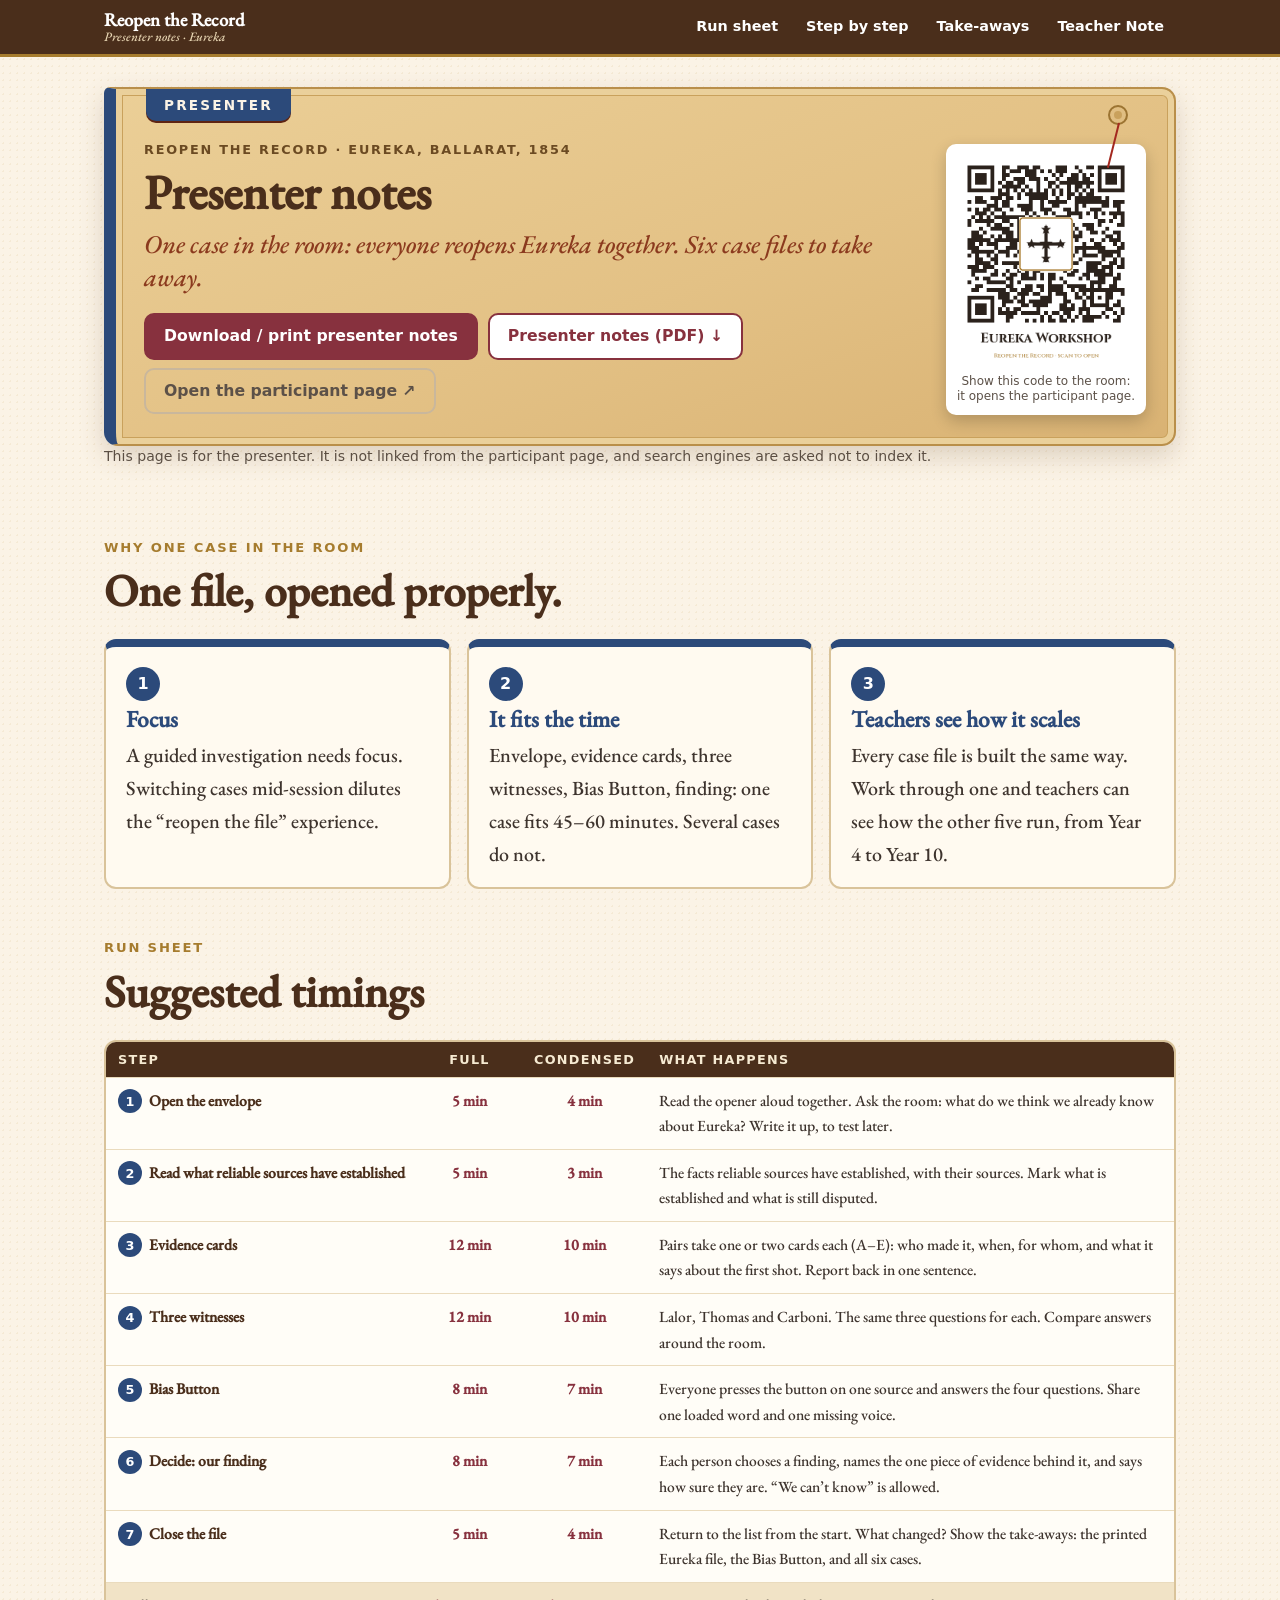
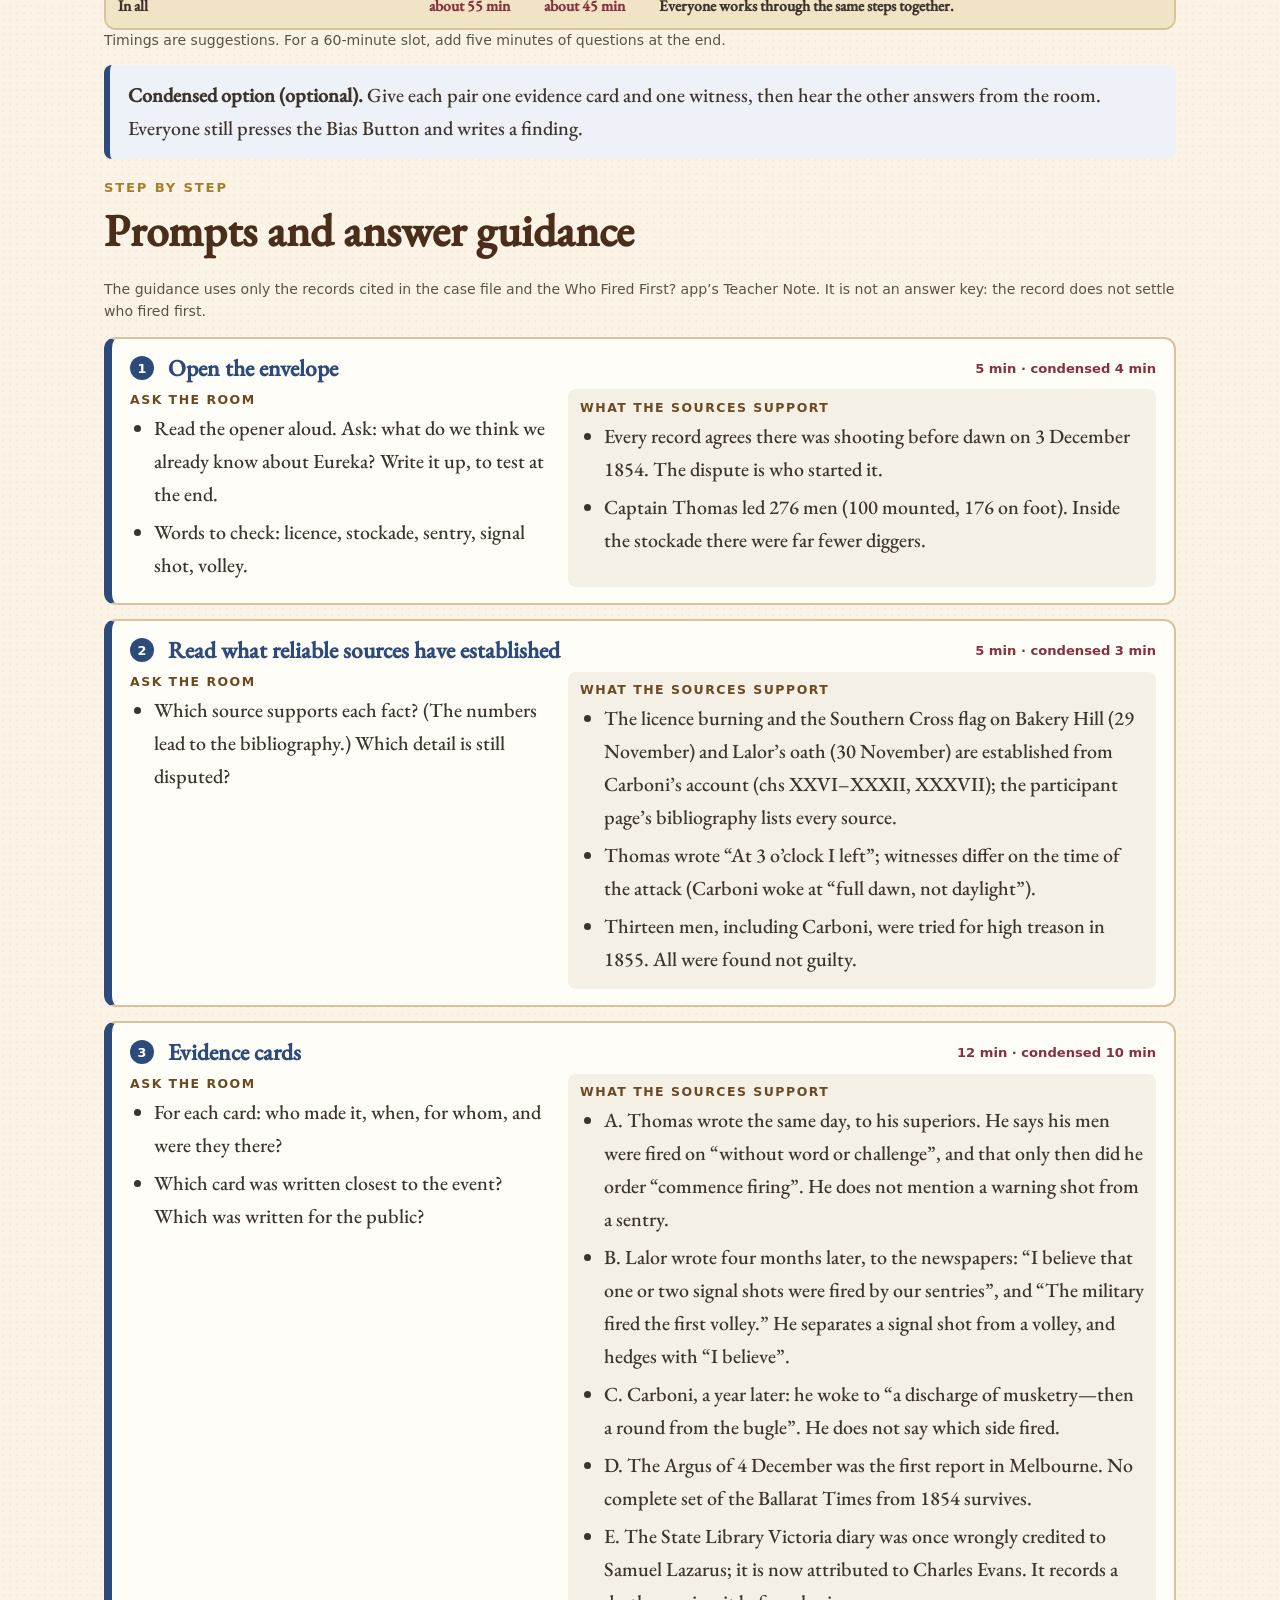
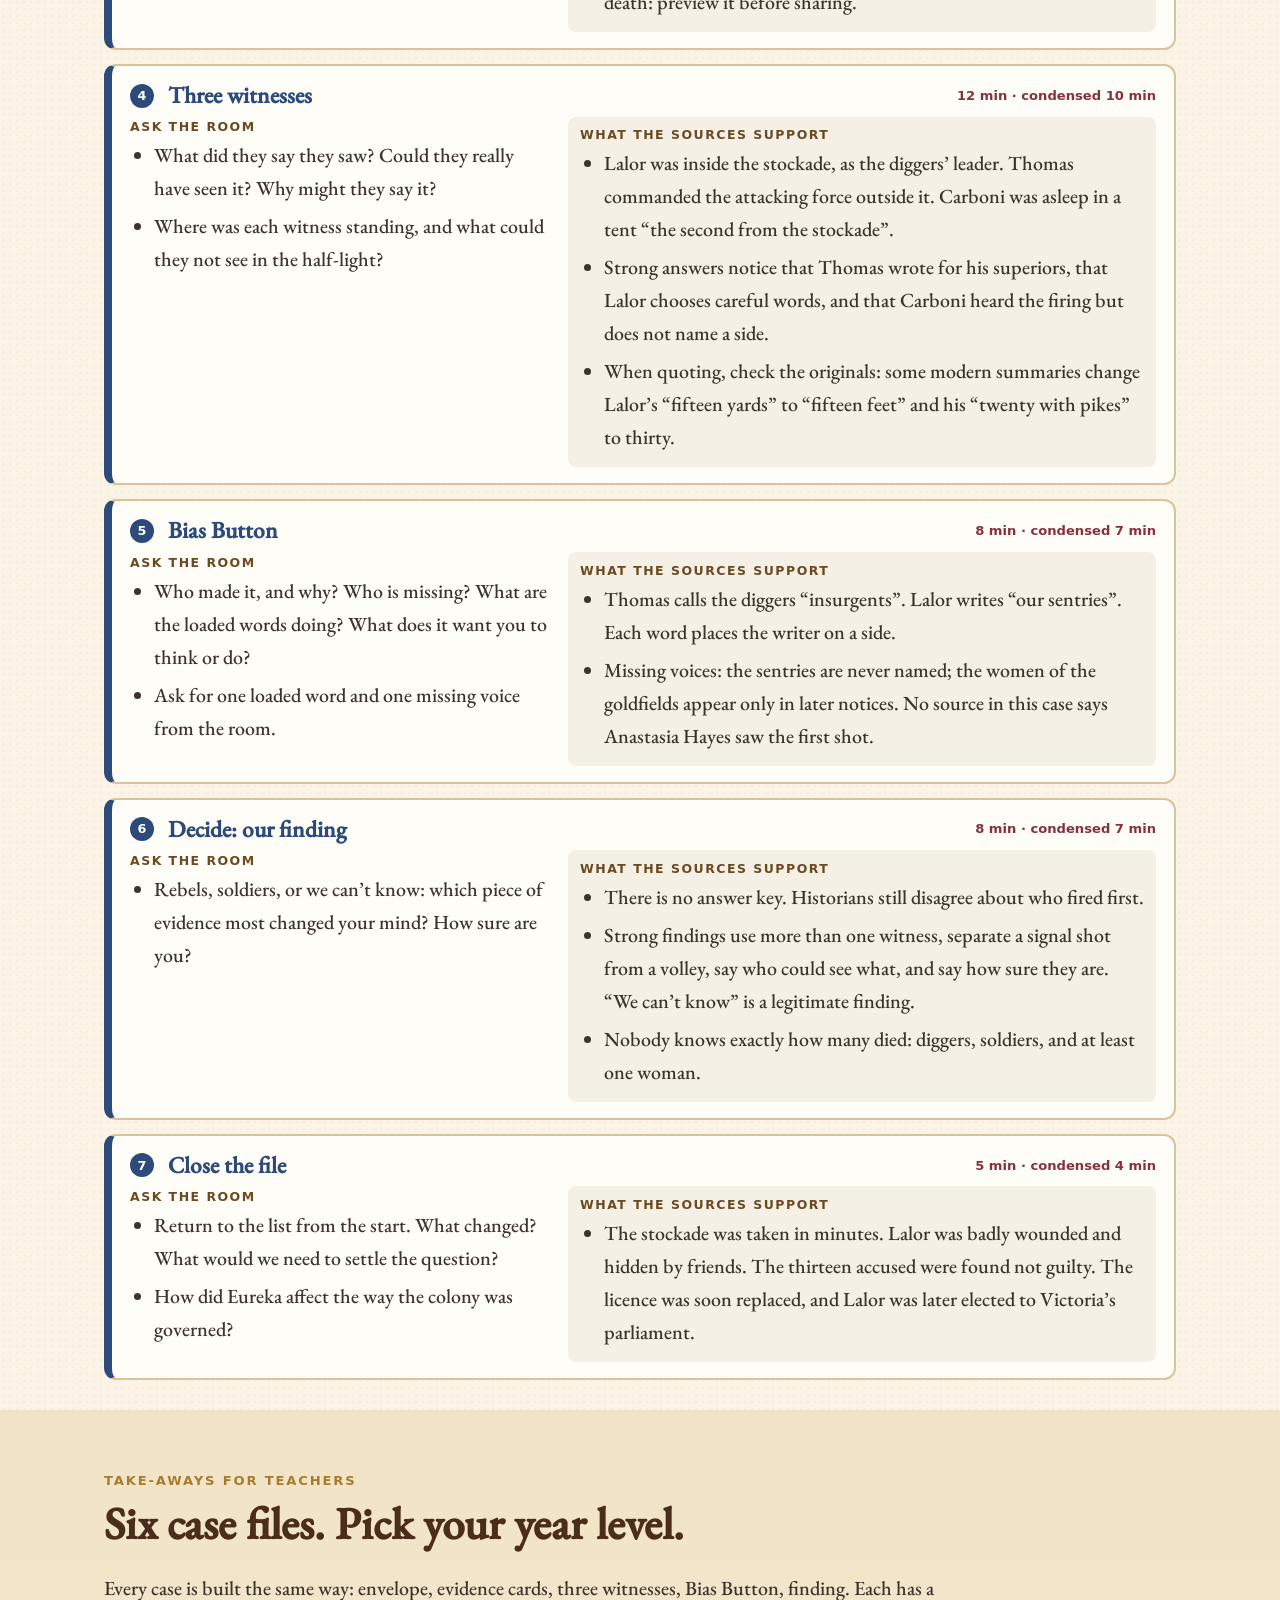
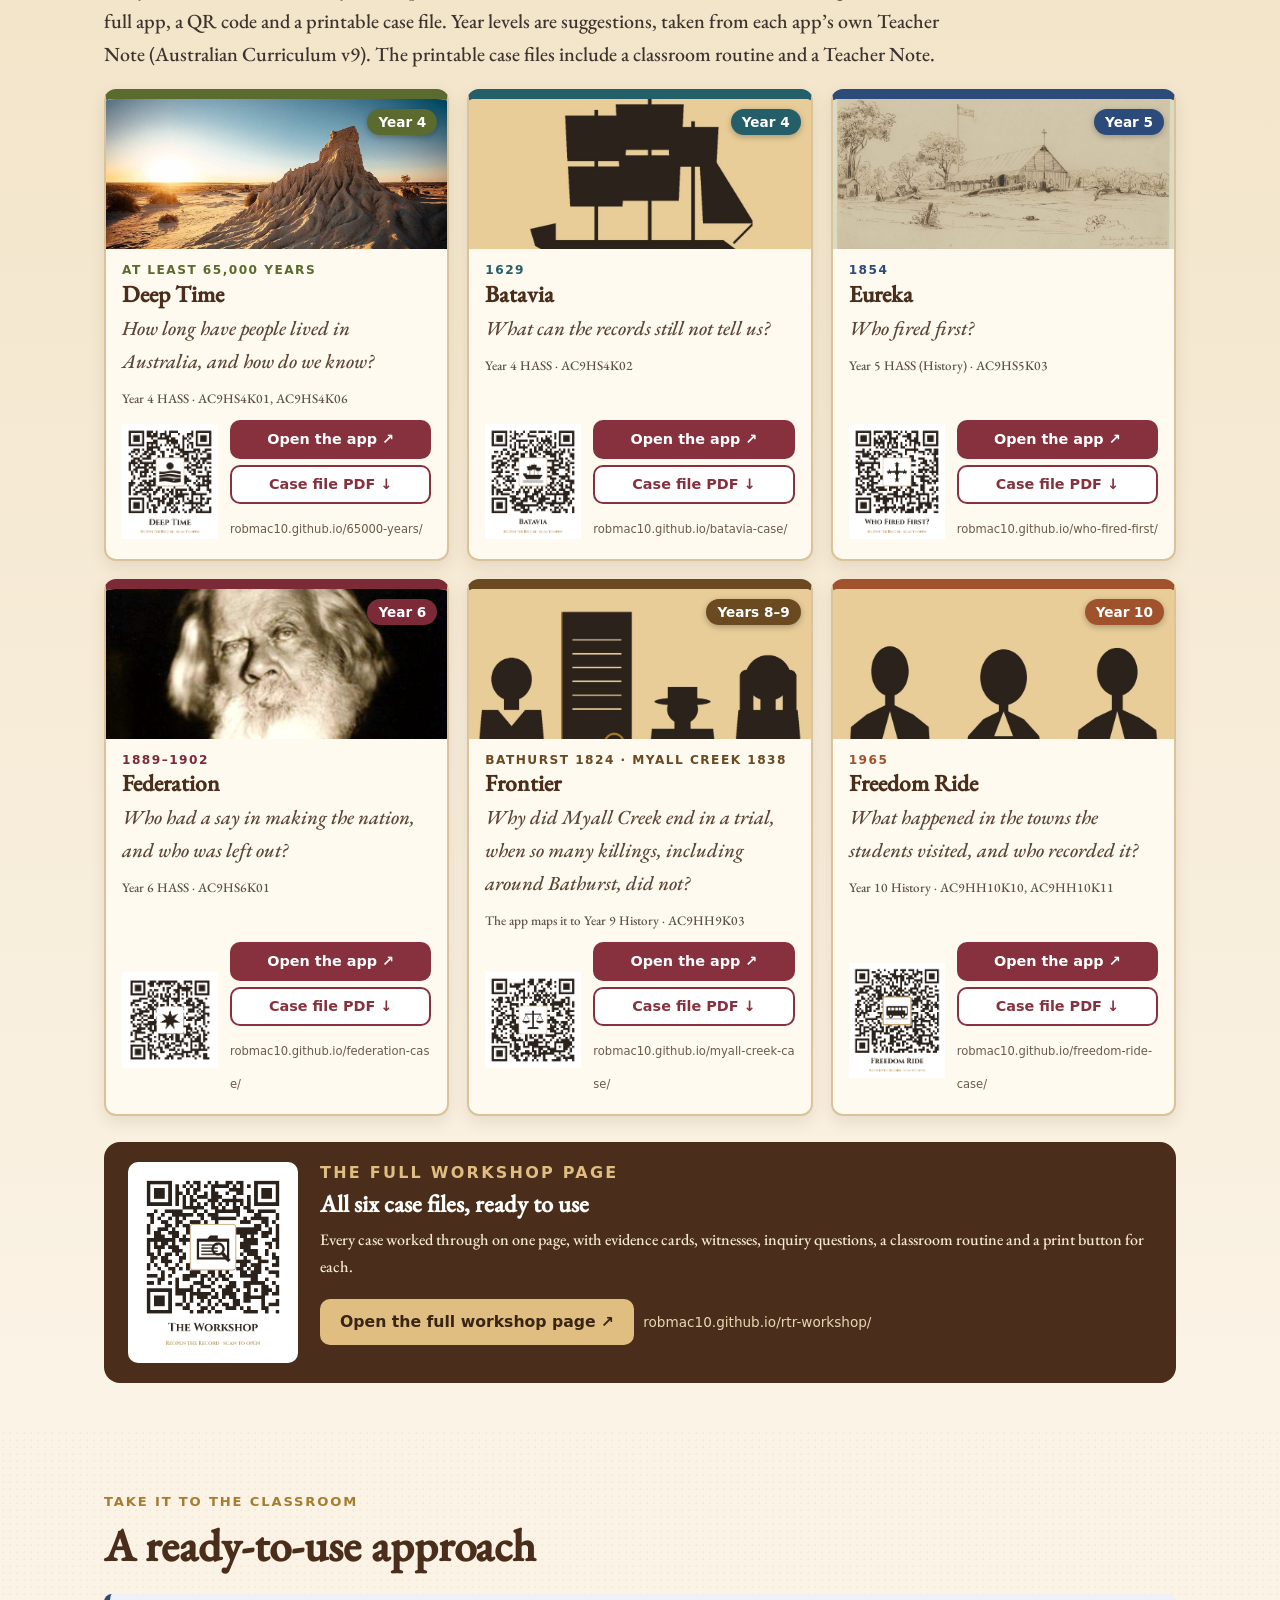
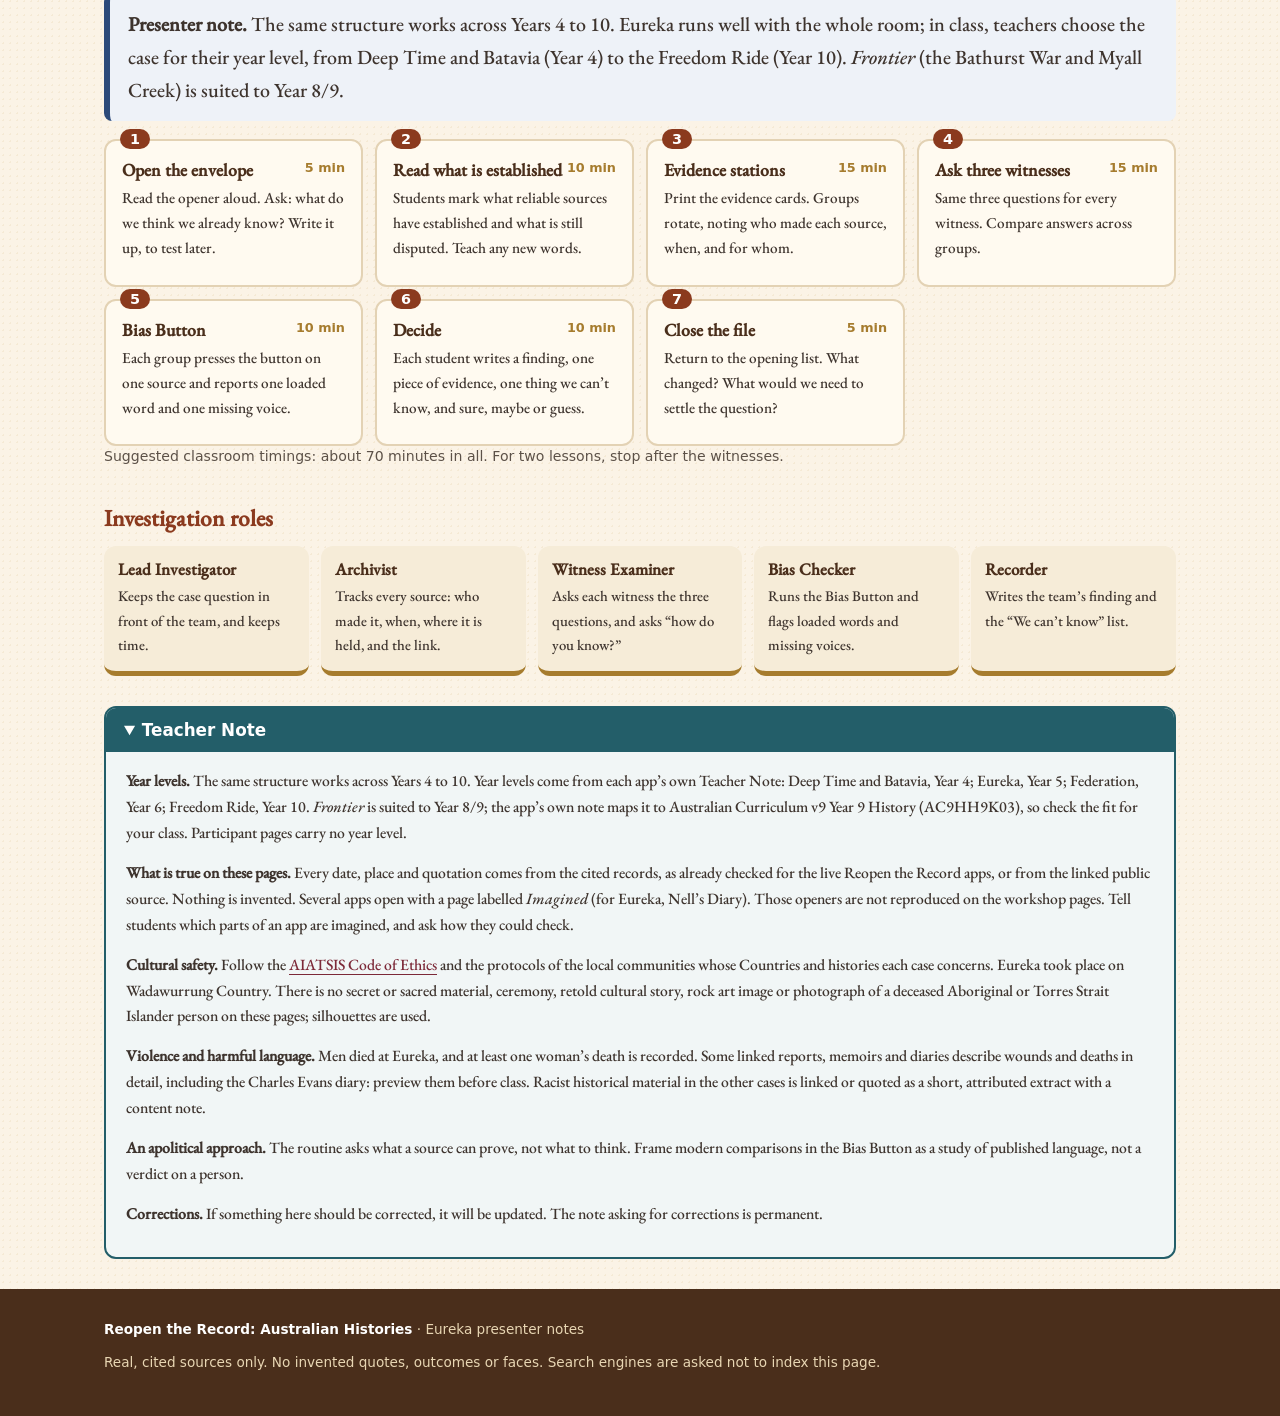
==== presenter/index.html @ 4f5a7286 "Remove How it works; move Explore more to the bottom as an Explore all six cases card; closing card " ====
<!doctype html>
<html lang="en-AU">
<head>
<meta charset="utf-8">
<meta name="viewport" content="width=device-width, initial-scale=1">
<meta name="robots" content="noindex, nofollow">
<meta name="googlebot" content="noindex, nofollow">
<title>Presenter notes · Reopen the Record · Eureka</title>
<script>document.documentElement.classList.add("js")</script>
<link rel="icon" href="../assets/favicon.svg" type="image/svg+xml">
<link rel="stylesheet" href="../assets/image-fit.css?v=20261123e7">
<link rel="stylesheet" href="../assets/style.css?v=20261123e7">
<link rel="stylesheet" href="../assets/eureka.css?v=20261123e7">
</head>
<body class="presenter-page">
<a class="skip" href="#main">Skip to the notes</a>
<header class="topbar">
 <div class="topbar-in">
  <a class="brand" href="#top">Reopen the Record<small>Presenter notes · Eureka</small></a>
  <nav aria-label="Presenter sections"><a href="#run">Run sheet</a><a href="#guide">Step by step</a><a href="#takeaways">Take-aways</a><a href="#teacher">Teacher Note</a></nav>
 </div>
</header>
<main id="main">
<section class="p-head wrap" id="top" aria-labelledby="h-p">
 <div class="folder" style="--case:#2c4a7a">
  <span class="folder-tab">Presenter</span><span class="string" aria-hidden="true"></span>
  <div class="folder-grid">
   <div>
    <p class="env-eyebrow">Reopen the Record · Eureka, Ballarat, 1854</p>
    <h1 id="h-p">Presenter notes</h1>
    <p class="key-q">One case in the room: everyone reopens Eureka together. Six case files to take away.</p>
    <div class="case-actions">
     <button type="button" class="btn btn-primary" id="print-presenter">Download / print presenter notes</button>
     <a class="btn" href="../assets/pdf/presenter-notes-eureka.pdf" download>Presenter notes (PDF) ↓</a>
     <a class="btn btn-quiet" href="../" target="_blank" rel="noopener">Open the participant page ↗</a>
    </div>
   </div>
   <figure class="qr p-qr"><button type="button" class="zoom-btn" aria-label="Enlarge QR code"><img src="../assets/qr/workshop-eureka-qr.png" alt="QR code that opens the participant page"></button><figcaption>Show this code to the room: it opens the participant page.</figcaption></figure>
  </div>
 </div>
 <p class="note">This page is for the presenter. It is not linked from the participant page, and search engines are asked not to index it.</p>
</section>

<section class="why wrap" aria-labelledby="h-why">
 <p class="eyebrow">Why one case in the room</p>
 <h2 id="h-why">One file, opened properly.</h2>
 <div class="why-grid">
  <article class="why-card"><span class="why-n">1</span><h3>Focus</h3><p>A guided investigation needs focus. Switching cases mid-session dilutes the “reopen the file” experience.</p></article>
  <article class="why-card"><span class="why-n">2</span><h3>It fits the time</h3><p>Envelope, evidence cards, three witnesses, Bias Button, finding: one case fits 45–60 minutes. Several cases do not.</p></article>
  <article class="why-card"><span class="why-n">3</span><h3>Teachers see how it scales</h3><p>Every case file is built the same way. Work through one and teachers can see how the other five run, from Year 4 to Year 10.</p></article>
 </div>
</section>

<section class="session wrap" id="run" aria-labelledby="h-run">
 <p class="eyebrow">Run sheet</p>
 <h2 id="h-run">Suggested timings</h2>
 <div class="run-wrap"><table class="run">
  <thead><tr><th scope="col">Step</th><th scope="col" class="t">Full</th><th scope="col" class="t">Condensed</th><th scope="col">What happens</th></tr></thead>
  <tbody><tr><th scope="row"><span class="rs-n">1</span> Open the envelope</th><td class="t">5 min</td><td class="t">4 min</td><td>Read the opener aloud together. Ask the room: what do we think we already know about Eureka? Write it up, to test later.</td></tr><tr><th scope="row"><span class="rs-n">2</span> Read what reliable sources have established</th><td class="t">5 min</td><td class="t">3 min</td><td>The facts reliable sources have established, with their sources. Mark what is established and what is still disputed.</td></tr><tr><th scope="row"><span class="rs-n">3</span> Evidence cards</th><td class="t">12 min</td><td class="t">10 min</td><td>Pairs take one or two cards each (A–E): who made it, when, for whom, and what it says about the first shot. Report back in one sentence.</td></tr><tr><th scope="row"><span class="rs-n">4</span> Three witnesses</th><td class="t">12 min</td><td class="t">10 min</td><td>Lalor, Thomas and Carboni. The same three questions for each. Compare answers around the room.</td></tr><tr><th scope="row"><span class="rs-n">5</span> Bias Button</th><td class="t">8 min</td><td class="t">7 min</td><td>Everyone presses the button on one source and answers the four questions. Share one loaded word and one missing voice.</td></tr><tr><th scope="row"><span class="rs-n">6</span> Decide: our finding</th><td class="t">8 min</td><td class="t">7 min</td><td>Each person chooses a finding, names the one piece of evidence behind it, and says how sure they are. “We can’t know” is allowed.</td></tr><tr><th scope="row"><span class="rs-n">7</span> Close the file</th><td class="t">5 min</td><td class="t">4 min</td><td>Return to the list from the start. What changed? Show the take-aways: the printed Eureka file, the Bias Button, and all six cases.</td></tr></tbody>
  <tfoot><tr><th scope="row">In all</th><td class="t">about 55 min</td><td class="t">about 45 min</td><td>Everyone works through the same steps together.</td></tr></tfoot>
 </table></div>
 <p class="note">Timings are suggestions. For a 60-minute slot, add five minutes of questions at the end.</p>
 <div class="presenter"><strong>Condensed option (optional).</strong> Give each pair one evidence card and one witness, then hear the other answers from the room. Everyone still presses the Bias Button and writes a finding.</div>
</section>

<section class="guide wrap" id="guide" aria-labelledby="h-guide">
 <p class="eyebrow">Step by step</p>
 <h2 id="h-guide">Prompts and answer guidance</h2>
 <p class="note">The guidance uses only the records cited in the case file and the Who Fired First? app’s Teacher Note. It is not an answer key: the record does not settle who fired first.</p>
 <div class="g-list"><article class="g-step"><div class="g-head"><span class="rs-n">1</span><h3>Open the envelope</h3><span class="g-time">5 min · condensed 4 min</span></div>
 <div class="g-cols"><div class="g-ask"><h4>Ask the room</h4><ul><li>Read the opener aloud. Ask: what do we think we already know about Eureka? Write it up, to test at the end.</li><li>Words to check: licence, stockade, sentry, signal shot, volley.</li></ul></div>
 <div class="g-ans"><h4>What the sources support</h4><ul><li>Every record agrees there was shooting before dawn on 3 December 1854. The dispute is who started it.</li><li>Captain Thomas led 276 men (100 mounted, 176 on foot). Inside the stockade there were far fewer diggers.</li></ul></div></div></article><article class="g-step"><div class="g-head"><span class="rs-n">2</span><h3>Read what reliable sources have established</h3><span class="g-time">5 min · condensed 3 min</span></div>
 <div class="g-cols"><div class="g-ask"><h4>Ask the room</h4><ul><li>Which source supports each fact? (The numbers lead to the bibliography.) Which detail is still disputed?</li></ul></div>
 <div class="g-ans"><h4>What the sources support</h4><ul><li>The licence burning and the Southern Cross flag on Bakery Hill (29 November) and Lalor’s oath (30 November) are established from Carboni’s account (chs XXVI–XXXII, XXXVII); the participant page’s bibliography lists every source.</li><li>Thomas wrote “At 3 o’clock I left”; witnesses differ on the time of the attack (Carboni woke at “full dawn, not daylight”).</li><li>Thirteen men, including Carboni, were tried for high treason in 1855. All were found not guilty.</li></ul></div></div></article><article class="g-step"><div class="g-head"><span class="rs-n">3</span><h3>Evidence cards</h3><span class="g-time">12 min · condensed 10 min</span></div>
 <div class="g-cols"><div class="g-ask"><h4>Ask the room</h4><ul><li>For each card: who made it, when, for whom, and were they there?</li><li>Which card was written closest to the event? Which was written for the public?</li></ul></div>
 <div class="g-ans"><h4>What the sources support</h4><ul><li>A. Thomas wrote the same day, to his superiors. He says his men were fired on “without word or challenge”, and that only then did he order “commence firing”. He does not mention a warning shot from a sentry.</li><li>B. Lalor wrote four months later, to the newspapers: “I believe that one or two signal shots were fired by our sentries”, and “The military fired the first volley.” He separates a signal shot from a volley, and hedges with “I believe”.</li><li>C. Carboni, a year later: he woke to “a discharge of musketry—then a round from the bugle”. He does not say which side fired.</li><li>D. The Argus of 4 December was the first report in Melbourne. No complete set of the Ballarat Times from 1854 survives.</li><li>E. The State Library Victoria diary was once wrongly credited to Samuel Lazarus; it is now attributed to Charles Evans. It records a death: preview it before sharing.</li></ul></div></div></article><article class="g-step"><div class="g-head"><span class="rs-n">4</span><h3>Three witnesses</h3><span class="g-time">12 min · condensed 10 min</span></div>
 <div class="g-cols"><div class="g-ask"><h4>Ask the room</h4><ul><li>What did they say they saw? Could they really have seen it? Why might they say it?</li><li>Where was each witness standing, and what could they not see in the half-light?</li></ul></div>
 <div class="g-ans"><h4>What the sources support</h4><ul><li>Lalor was inside the stockade, as the diggers’ leader. Thomas commanded the attacking force outside it. Carboni was asleep in a tent “the second from the stockade”.</li><li>Strong answers notice that Thomas wrote for his superiors, that Lalor chooses careful words, and that Carboni heard the firing but does not name a side.</li><li>When quoting, check the originals: some modern summaries change Lalor’s “fifteen yards” to “fifteen feet” and his “twenty with pikes” to thirty.</li></ul></div></div></article><article class="g-step"><div class="g-head"><span class="rs-n">5</span><h3>Bias Button</h3><span class="g-time">8 min · condensed 7 min</span></div>
 <div class="g-cols"><div class="g-ask"><h4>Ask the room</h4><ul><li>Who made it, and why? Who is missing? What are the loaded words doing? What does it want you to think or do?</li><li>Ask for one loaded word and one missing voice from the room.</li></ul></div>
 <div class="g-ans"><h4>What the sources support</h4><ul><li>Thomas calls the diggers “insurgents”. Lalor writes “our sentries”. Each word places the writer on a side.</li><li>Missing voices: the sentries are never named; the women of the goldfields appear only in later notices. No source in this case says Anastasia Hayes saw the first shot.</li></ul></div></div></article><article class="g-step"><div class="g-head"><span class="rs-n">6</span><h3>Decide: our finding</h3><span class="g-time">8 min · condensed 7 min</span></div>
 <div class="g-cols"><div class="g-ask"><h4>Ask the room</h4><ul><li>Rebels, soldiers, or we can’t know: which piece of evidence most changed your mind? How sure are you?</li></ul></div>
 <div class="g-ans"><h4>What the sources support</h4><ul><li>There is no answer key. Historians still disagree about who fired first.</li><li>Strong findings use more than one witness, separate a signal shot from a volley, say who could see what, and say how sure they are. “We can’t know” is a legitimate finding.</li><li>Nobody knows exactly how many died: diggers, soldiers, and at least one woman.</li></ul></div></div></article><article class="g-step"><div class="g-head"><span class="rs-n">7</span><h3>Close the file</h3><span class="g-time">5 min · condensed 4 min</span></div>
 <div class="g-cols"><div class="g-ask"><h4>Ask the room</h4><ul><li>Return to the list from the start. What changed? What would we need to settle the question?</li><li>How did Eureka affect the way the colony was governed?</li></ul></div>
 <div class="g-ans"><h4>What the sources support</h4><ul><li>The stockade was taken in minutes. Lalor was badly wounded and hidden by friends. The thirteen accused were found not guilty. The licence was soon replaced, and Lalor was later elected to Victoria’s parliament.</li></ul></div></div></article></div>
</section>

<section class="kits-sec" id="takeaways" aria-labelledby="h-kits">
 <div class="wrap">
  <p class="eyebrow">Take-aways for teachers</p>
  <h2 id="h-kits">Six case files. Pick your year level.</h2>
  <p class="kits-lead">Every case is built the same way: envelope, evidence cards, three witnesses, Bias Button, finding. Each has a full app, a QR code and a printable case file. Year levels are suggestions, taken from each app’s own Teacher Note (Australian Curriculum v9). The printable case files include a classroom routine and a Teacher Note.</p>
  <div class="kits"><article class="kit" style="--case:#5b6b2f">
 <div class="kit-top"><button type="button" class="zoom-btn kit-zoom" aria-label="Enlarge picture"><img class="kit-pic" src="../assets/img/mungo.jpg" alt="The Walls of China, Mungo National Park. Photo: Kevinzoo45, CC BY-SA 4.0, via Wikimedia Commons." loading="lazy"></button><span class="kit-yr">Year 4</span></div>
 <div class="kit-body">
  <p class="kit-dates">At least 65,000 years</p><h3>Deep Time</h3><p class="kit-q">How long have people lived in Australia, and how do we know?</p>
  <p class="kit-cur">Year 4 HASS · AC9HS4K01, AC9HS4K06</p>
  <div class="kit-row"><figure class="kit-qr"><button type="button" class="zoom-btn" aria-label="Enlarge QR code"><img src="../assets/qr/deep-time-qr.png" alt="QR code that opens Deep Time"></button></figure>
  <div class="kit-links"><a class="btn btn-primary" href="https://robmac10.github.io/65000-years/" target="_blank" rel="noopener">Open the app ↗</a>
  <a class="btn" href="../assets/pdf/take-away-case-file-deep-time.pdf" download>Case file PDF ↓</a>
  <span class="url">robmac10.github.io/65000-years/</span></div></div>
 </div></article><article class="kit" style="--case:#235e69">
 <div class="kit-top"><button type="button" class="zoom-btn kit-zoom" aria-label="Enlarge picture"><img class="kit-pic" src="../assets/img/tile-batavia.jpg" alt="A ship silhouette drawn for the Reopen the Record apps, not a picture of the wreck." loading="lazy"></button><span class="kit-yr">Year 4</span></div>
 <div class="kit-body">
  <p class="kit-dates">1629</p><h3>Batavia</h3><p class="kit-q">What can the records still not tell us?</p>
  <p class="kit-cur">Year 4 HASS · AC9HS4K02</p>
  <div class="kit-row"><figure class="kit-qr"><button type="button" class="zoom-btn" aria-label="Enlarge QR code"><img src="../assets/qr/batavia-qr.png" alt="QR code that opens Batavia: What can the records still not tell us?"></button></figure>
  <div class="kit-links"><a class="btn btn-primary" href="https://robmac10.github.io/batavia-case/" target="_blank" rel="noopener">Open the app ↗</a>
  <a class="btn" href="../assets/pdf/take-away-case-file-batavia.pdf" download>Case file PDF ↓</a>
  <span class="url">robmac10.github.io/batavia-case/</span></div></div>
 </div></article><article class="kit" style="--case:#2c4a7a">
 <div class="kit-top"><button type="button" class="zoom-btn kit-zoom" aria-label="Enlarge picture"><img class="kit-pic" src="../assets/img/chapel.jpg" alt="Eugene von Guérard, Catholic Chapel on the Gravel Pit Line, Ballarat, January 1854. State Library Victoria, H12532. Out of copyright." loading="lazy"></button><span class="kit-yr">Year 5</span></div>
 <div class="kit-body">
  <p class="kit-dates">1854</p><h3>Eureka</h3><p class="kit-q">Who fired first?</p>
  <p class="kit-cur">Year 5 HASS (History) · AC9HS5K03</p>
  <div class="kit-row"><figure class="kit-qr"><button type="button" class="zoom-btn" aria-label="Enlarge QR code"><img src="../assets/qr/eureka-qr.png" alt="QR code that opens Who Fired First? Eureka, 1854"></button></figure>
  <div class="kit-links"><a class="btn btn-primary" href="https://robmac10.github.io/who-fired-first/" target="_blank" rel="noopener">Open the app ↗</a>
  <a class="btn" href="../assets/pdf/take-away-case-file-eureka.pdf" download>Case file PDF ↓</a>
  <span class="url">robmac10.github.io/who-fired-first/</span></div></div>
 </div></article><article class="kit" style="--case:#7c2938">
 <div class="kit-top"><button type="button" class="zoom-btn kit-zoom" aria-label="Enlarge picture"><img class="kit-pic" src="../assets/img/parkes.jpg" alt="Sir Henry Parkes, 1893. Photograph by Henry Walter Barnett. Public domain." loading="lazy"></button><span class="kit-yr">Year 6</span></div>
 <div class="kit-body">
  <p class="kit-dates">1889–1902</p><h3>Federation</h3><p class="kit-q">Who had a say in making the nation, and who was left out?</p>
  <p class="kit-cur">Year 6 HASS · AC9HS6K01</p>
  <div class="kit-row"><figure class="kit-qr"><button type="button" class="zoom-btn" aria-label="Enlarge QR code"><img src="../assets/qr/federation-qr.png" alt="QR code that opens Federation: Who had a say?"></button></figure>
  <div class="kit-links"><a class="btn btn-primary" href="https://robmac10.github.io/federation-case/" target="_blank" rel="noopener">Open the app ↗</a>
  <a class="btn" href="../assets/pdf/take-away-case-file-federation.pdf" download>Case file PDF ↓</a>
  <span class="url">robmac10.github.io/federation-case/</span></div></div>
 </div></article><article class="kit" style="--case:#6b4a22">
 <div class="kit-top"><button type="button" class="zoom-btn kit-zoom" aria-label="Enlarge picture"><img class="kit-pic" src="../assets/img/tile-frontier.jpg" alt="Silhouettes and a drawn proclamation sheet, made for the Reopen the Record apps: Governor Brisbane, the 1824 proclamation, George Anderson and Justice Burton. Not likenesses or facsimiles." loading="lazy"></button><span class="kit-yr">Years 8–9</span></div>
 <div class="kit-body">
  <p class="kit-dates">Bathurst 1824 · Myall Creek 1838</p><h3>Frontier</h3><p class="kit-q">Why did Myall Creek end in a trial, when so many killings, including around Bathurst, did not?</p>
  <p class="kit-cur">The app maps it to Year 9 History · AC9HH9K03</p>
  <div class="kit-row"><figure class="kit-qr"><button type="button" class="zoom-btn" aria-label="Enlarge QR code"><img src="../assets/qr/myall-creek-qr.png" alt="QR code that opens Bathurst to Myall Creek"></button></figure>
  <div class="kit-links"><a class="btn btn-primary" href="https://robmac10.github.io/myall-creek-case/" target="_blank" rel="noopener">Open the app ↗</a>
  <a class="btn" href="../assets/pdf/take-away-case-file-frontier.pdf" download>Case file PDF ↓</a>
  <span class="url">robmac10.github.io/myall-creek-case/</span></div></div>
 </div></article><article class="kit" style="--case:#a0522d">
 <div class="kit-top"><button type="button" class="zoom-btn kit-zoom" aria-label="Enlarge picture"><img class="kit-pic" src="../assets/img/tile-freedom-ride.jpg" alt="Three name-card silhouettes drawn for the Reopen the Record apps: Charles Perkins, Ann Curthoys and Harry Hall. Not likenesses." loading="lazy"></button><span class="kit-yr">Year 10</span></div>
 <div class="kit-body">
  <p class="kit-dates">1965</p><h3>Freedom Ride</h3><p class="kit-q">What happened in the towns the students visited, and who recorded it?</p>
  <p class="kit-cur">Year 10 History · AC9HH10K10, AC9HH10K11</p>
  <div class="kit-row"><figure class="kit-qr"><button type="button" class="zoom-btn" aria-label="Enlarge QR code"><img src="../assets/qr/freedom-ride-qr.png" alt="QR code that opens The Freedom Ride, 1965"></button></figure>
  <div class="kit-links"><a class="btn btn-primary" href="https://robmac10.github.io/freedom-ride-case/" target="_blank" rel="noopener">Open the app ↗</a>
  <a class="btn" href="../assets/pdf/take-away-case-file-freedom-ride.pdf" download>Case file PDF ↓</a>
  <span class="url">robmac10.github.io/freedom-ride-case/</span></div></div>
 </div></article></div>
  <div class="app-card all-card">
   <figure class="qr"><button type="button" class="zoom-btn" aria-label="Enlarge QR code"><img src="../assets/qr/workshop-qr.png" alt="QR code that opens the full workshop page with all six case files"></button></figure>
   <div><p class="env-eyebrow">The full workshop page</p><h4>All six case files, ready to use</h4><p>Every case worked through on one page, with evidence cards, witnesses, inquiry questions, a classroom routine and a print button for each.</p>
   <p><a class="btn btn-primary" href="https://robmac10.github.io/rtr-workshop/" target="_blank" rel="noopener">Open the full workshop page ↗</a> <span class="url">robmac10.github.io/rtr-workshop/</span></p></div>
  </div>
 </div>
</section>

<section class="class-sec wrap" id="classroom" aria-labelledby="h-class">
 <p class="eyebrow">Take it to the classroom</p>
 <h2 id="h-class">A ready-to-use approach</h2>
 <div class="presenter"><strong>Presenter note.</strong> The same structure works across Years 4 to 10. Eureka runs well with the whole room; in class, teachers choose the case for their year level, from Deep Time and Batavia (Year 4) to the Freedom Ride (Year 10). <em>Frontier</em> (the Bathurst War and Myall Creek) is suited to Year 8/9.</div>
 <div class="lesson">
  <div class="lesson-step"><span class="ls-time">5 min</span><h4>Open the envelope</h4><p>Read the opener aloud. Ask: what do we think we already know? Write it up, to test later.</p></div>
  <div class="lesson-step"><span class="ls-time">10 min</span><h4>Read what is established</h4><p>Students mark what reliable sources have established and what is still disputed. Teach any new words.</p></div>
  <div class="lesson-step"><span class="ls-time">15 min</span><h4>Evidence stations</h4><p>Print the evidence cards. Groups rotate, noting who made each source, when, and for whom.</p></div>
  <div class="lesson-step"><span class="ls-time">15 min</span><h4>Ask three witnesses</h4><p>Same three questions for every witness. Compare answers across groups.</p></div>
  <div class="lesson-step"><span class="ls-time">10 min</span><h4>Bias Button</h4><p>Each group presses the button on one source and reports one loaded word and one missing voice.</p></div>
  <div class="lesson-step"><span class="ls-time">10 min</span><h4>Decide</h4><p>Each student writes a finding, one piece of evidence, one thing we can’t know, and sure, maybe or guess.</p></div>
  <div class="lesson-step"><span class="ls-time">5 min</span><h4>Close the file</h4><p>Return to the opening list. What changed? What would we need to settle the question?</p></div>
 </div>
 <p class="note">Suggested classroom timings: about 70 minutes in all. For two lessons, stop after the witnesses.</p>
 <h3 class="sub">Investigation roles</h3>
 <div class="roles">
  <div class="role"><h4>Lead Investigator</h4><p>Keeps the case question in front of the team, and keeps time.</p></div>
  <div class="role"><h4>Archivist</h4><p>Tracks every source: who made it, when, where it is held, and the link.</p></div>
  <div class="role"><h4>Witness Examiner</h4><p>Asks each witness the three questions, and asks “how do you know?”</p></div>
  <div class="role"><h4>Bias Checker</h4><p>Runs the Bias Button and flags loaded words and missing voices.</p></div>
  <div class="role"><h4>Recorder</h4><p>Writes the team’s finding and the “We can’t know” list.</p></div>
 </div>

 <details class="teacher" id="teacher" open>
  <summary>Teacher Note</summary>
  <div class="teacher-body">
   <p><strong>Year levels.</strong> The same structure works across Years 4 to 10. Year levels come from each app’s own Teacher Note: Deep Time and Batavia, Year 4; Eureka, Year 5; Federation, Year 6; Freedom Ride, Year 10. <em>Frontier</em> is suited to Year 8/9; the app’s own note maps it to Australian Curriculum v9 Year 9 History (AC9HH9K03), so check the fit for your class. Participant pages carry no year level.</p>
   <p><strong>What is true on these pages.</strong> Every date, place and quotation comes from the cited records, as already checked for the live Reopen the Record apps, or from the linked public source. Nothing is invented. Several apps open with a page labelled <em>Imagined</em> (for Eureka, Nell’s Diary). Those openers are not reproduced on the workshop pages. Tell students which parts of an app are imagined, and ask how they could check.</p>
   <p><strong>Cultural safety.</strong> Follow the <a href="https://aiatsis.gov.au/research/ethical-research/code-ethics" target="_blank" rel="noopener">AIATSIS Code of Ethics</a> and the protocols of the local communities whose Countries and histories each case concerns. Eureka took place on Wadawurrung Country. There is no secret or sacred material, ceremony, retold cultural story, rock art image or photograph of a deceased Aboriginal or Torres Strait Islander person on these pages; silhouettes are used.</p>
   <p><strong>Violence and harmful language.</strong> Men died at Eureka, and at least one woman’s death is recorded. Some linked reports, memoirs and diaries describe wounds and deaths in detail, including the Charles Evans diary: preview them before class. Racist historical material in the other cases is linked or quoted as a short, attributed extract with a content note.</p>
   <p><strong>An apolitical approach.</strong> The routine asks what a source can prove, not what to think. Frame modern comparisons in the Bias Button as a study of published language, not a verdict on a person.</p>
   <p><strong>Corrections.</strong> If something here should be corrected, it will be updated. The note asking for corrections is permanent.</p>
  </div>
 </details>
</section>
</main>
<footer class="foot">
 <div class="wrap">
  <p><strong>Reopen the Record: Australian Histories</strong> · Eureka presenter notes</p>
  <p>Real, cited sources only. No invented quotes, outcomes or faces. Search engines are asked not to index this page.</p>
 </div>
</footer>
<div class="lightbox" id="lightbox" hidden><button type="button" class="lb-close" aria-label="Close">×</button><img alt=""><p class="lb-cap"></p></div>
<script src="../assets/app.js?v=20261123e7"></script>
<script>document.getElementById('print-presenter').addEventListener('click',function(){window.print();});</script>
</body>
</html>
---- assets/image-fit.css ----
/* Shared image fit for Reopen the Record apps.
   Pictures stay on the screen, keep their aspect ratio, and can be enlarged.
   Leaflet map tiles, book-reader leaves, and small UI marks are left alone. */

img:not(.leaflet-tile):not(.leaflet-marker-icon):not(.leaflet-marker-shadow):not(.leaflet-marker-shadow){
  max-width:100%;
  height:auto;
}

/* Exhibit, document and zoom-target pictures: cap height so a phone can see the whole image. */
.zoom img,
.artefact-zoom > img,
.cover-zoom img,
.zoomart img,
.card .pic img,
.exhibit img,
.journal-exhibit img,
figure:not(.leaflet-container figure) > img,
figure:not(.leaflet-container figure) > button > img,
.pt-map{
  max-width:100%;
  max-height:70vh;
  width:auto;
  height:auto;
  object-fit:contain;
}

@media (max-width:600px){
  .zoom img,
  .artefact-zoom > img,
  .cover-zoom img,
  .zoomart img,
  .card .pic img,
  .exhibit img,
  .journal-exhibit img,
  figure:not(.leaflet-container figure) > img,
  figure:not(.leaflet-container figure) > button > img,
  .pt-map{
    max-height:60vh;
  }
}

/* Reconstructed journal / artefact cards: scale the card to the screen, keep shape. */
.journal-exhibit .artefact-zoom,
.journal-exhibit .post,
.artefact-card{
  max-width:100%;
  width:100%;
  box-sizing:border-box;
}
.journal-exhibit .artefact-zoom .post{
  width:min(560px,100%);
  max-height:70vh;
  overflow:auto;
}

/* Witness and portrait thumbnails stay compact, never overflow, never stretch. */
.portrait-zoom{
  max-width:100%;
}
.portrait-zoom img,
.witness figure img{
  display:block;
  width:auto;
  max-width:min(100%,10.5rem);
  height:auto;
  max-height:min(55vh,22rem);
  object-fit:contain;
}
@media (max-width:760px){
  .portrait-zoom img,
  .witness figure img{
    max-width:min(100%,8.5rem);
    max-height:min(50vh,18rem);
    margin-inline:auto;
  }
}

/* Lightbox: the enlarged picture fits the viewport. Pinch/JS zoom may still scale it. */
.lightbox-stage,
.lb-stage,
#lb-stage{
  max-width:96vw;
  max-height:92vh;
  overflow:hidden;
}
.lightbox-stage img,
#lightbox img,
#lb-img,
.lb img,
.lb-stage img{
  max-width:96vw !important;
  max-height:88vh !important;
  width:auto !important;
  height:auto !important;
  object-fit:contain !important;
}

/* QR, emblems and envelope stamps. */
img.qr,
.qr-end img,
.envelope img,
.cover-qr img,
.start-card img{
  max-width:100%;
  height:auto;
}

/* Book reader pages keep their own leaf sizing. */
.leaf img{
  max-width:var(--page-max-w, 100%);
  max-height:var(--page-max-h, 70dvh);
  width:auto;
  height:auto;
  object-fit:contain;
}

/* Leaflet must not inherit height caps. */
.leaflet-container img,
.leaflet-container svg{
  max-width:none;
  max-height:none;
}

/* Casebook cover image: keep the whole cover on screen. */
.cover-book img{
  max-width:100%;
  max-height:70vh;
  width:auto;
  height:auto;
  object-fit:contain;
  margin-inline:auto;
}

/* Long source URLs and wide strings must not force the page sideways. */
.src, .note, .cite, .wrap, .panel, p, li, figcaption {
  overflow-wrap: anywhere;
}
---- assets/style.css ----
/* Reopen the Record · Workshop case files. Uniform with the Reopen the Record apps. */
@font-face{font-family:"JournalSerif";src:url("fonts/EBGaramond-Regular.ttf") format("truetype");font-weight:400;font-style:normal;font-display:swap}
@font-face{font-family:"JournalSerif";src:url("fonts/EBGaramond-Italic.ttf") format("truetype");font-weight:400;font-style:italic;font-display:swap}
@font-face{font-family:"Typewriter";src:url("fonts/SpecialElite-Regular.ttf") format("truetype");font-display:swap}
@font-face{font-family:"Hand";src:url("fonts/Kalam-Regular.ttf") format("truetype");font-weight:400;font-display:swap}
@font-face{font-family:"Hand";src:url("fonts/Kalam-Bold.ttf") format("truetype");font-weight:700;font-display:swap}

:root{--ink:#3d332d;--brown:#4a2e1b;--rust:#8b3a1e;--wine:#7c2938;--gold:#a67c2e;--paper:#fbf3e6;--manila:#e3c185;--line:#e3d2b4;--green:#3f6b3a;--amber:#b7791f}
*{box-sizing:border-box}
html{scroll-behavior:smooth;scroll-padding-top:70px}
body{margin:0;background:var(--paper);color:var(--ink);font-family:"JournalSerif",Georgia,"Times New Roman",serif;font-size:20px;line-height:1.65;
 background-image:radial-gradient(#c9a96a22 1px,transparent 1px);background-size:7px 7px}
.wrap{max-width:1120px;margin:0 auto;padding:0 24px}
h1,h2,h3,h4{line-height:1.15;text-wrap:balance;color:var(--brown);margin:0}
h2{font-size:clamp(1.9rem,4.4vw,2.8rem);margin:.15em 0 .5em}
h3{font-size:1.45rem}
h4{font-size:1.2rem}
p{margin:0 0 .9em}
a{color:var(--wine);text-underline-offset:4px;word-break:break-word}
.note,figcaption,.eyebrow,.btn,.banner,.topbar,.ev-kind,.ev-tag,.w-num,.w-role,.ev-cite,.ev-links,.w-src,.field span,.choice,.sure,.credits,.case-switch,.runsheet .rs-t,.ls-time,.country,.foot,.url,.tile-dates,.tile-go,.cw,.lead-in{font-family:system-ui,-apple-system,"Segoe UI",sans-serif}
.note{font-size:.88rem;color:#5c5148;line-height:1.55}
.eyebrow{font-weight:700;font-size:.82rem;letter-spacing:.14em;text-transform:uppercase;color:var(--gold);margin:0}
.skip{position:absolute;top:-100px;left:12px;padding:12px;background:#fff;z-index:99}
.skip:focus{top:10px}
:focus-visible{outline:3px solid #235e69;outline-offset:3px}

/* top bar, as the casebook */
.topbar{position:sticky;top:0;z-index:40;background:#4a2e1b;color:#f6ead2;border-bottom:3px solid #a67c2e}
.topbar-in{max-width:1120px;margin:0 auto;padding:8px 24px;display:flex;align-items:center;justify-content:space-between;gap:12px;flex-wrap:wrap}
.brand{color:#fff;text-decoration:none;font:700 1.15rem/1.1 "JournalSerif",Georgia,serif}
.brand small{display:block;font:italic .8rem/1.2 "JournalSerif",Georgia,serif;color:#e8d6b3}
.topbar nav{display:flex;gap:4px;flex-wrap:wrap}
.topbar nav a{color:#fff;text-decoration:none;font-weight:600;font-size:.9rem;padding:7px 12px;border-radius:8px}
.topbar nav a:hover{background:#ffffff22}
.banner{background:#efe2c4;color:#4a2e1b;border-bottom:2px solid #c9a96a;padding:10px 24px;font-size:.86rem;line-height:1.45;text-align:center;margin:0}

/* buttons */
.btn{font-weight:700;font-size:.98rem;line-height:1.3;padding:11px 18px;border-radius:10px;border:2px solid #87313e;background:#fff;color:#87313e;cursor:pointer;text-decoration:none;display:inline-block;margin:4px 6px 4px 0}
.btn:hover{background:#f5e6e0}
.btn-primary{background:#87313e;color:#fff}
.btn-primary:hover{background:#652430;border-color:#652430}
.btn-quiet{background:transparent;color:#5c5148;border-color:#c9b79c}
.btn-quiet:hover{background:#eee4d5}
.linkish{background:none;border:0;color:var(--wine);text-decoration:underline;cursor:pointer;font:inherit;padding:0}

/* HERO */
.hero{position:relative;min-height:min(86vh,760px);display:flex;align-items:center;overflow:hidden;background:#2b1d13}
.hero-art{position:absolute;inset:0;background:url("img/hero.jpg") center right/cover no-repeat}
.hero-art::after{content:"";position:absolute;inset:0;background:linear-gradient(90deg,#1f140cdd 0%,#1f140c99 38%,#1f140c11 70%)}
.hero-in{position:relative;max-width:1120px;width:100%;margin:0 auto;padding:48px 24px;display:flex;align-items:flex-end;gap:28px;flex-wrap:wrap}
.envelope{position:relative;max-width:600px;border-radius:6px 14px 14px 14px;padding:56px 34px 34px;color:var(--brown);
 background:linear-gradient(160deg,#ebcf97 0%,#e3c185 55%,#d9b273 100%);border:2px solid #b98f4a;
 box-shadow:0 18px 40px #0008,inset 0 0 0 6px #ead09b,inset 0 0 0 7px #c9a15c}
.envelope::before{content:"";position:absolute;left:0;right:0;top:0;height:70px;background:linear-gradient(172deg,#e9cb90 50%,transparent 50.4%);opacity:.75;pointer-events:none;border-radius:6px 14px 0 0}
.folder-tab{position:absolute;top:0;left:30px;background:var(--rust);color:#fbf3e6;font:700 .85rem/1 system-ui,sans-serif;letter-spacing:.16em;text-transform:uppercase;padding:10px 18px 9px;border-radius:0 0 10px 10px;box-shadow:0 2px 0 #5e2412;z-index:2}
.string{position:absolute;right:46px;top:16px;width:20px;height:20px;border-radius:50%;background:#c9a15c;border:2px solid #9c7432;box-shadow:inset 0 0 0 4px #e0be82;z-index:2}
.string::after{content:"";position:absolute;left:8px;top:16px;width:2px;height:46px;background:#a3281f;transform:rotate(14deg);transform-origin:top}
.ring{position:absolute;right:9%;bottom:-38px;width:130px;height:130px;border-radius:50%;border:9px solid #8b5a2b22;transform:rotate(12deg)}
.env-eyebrow{font:700 .8rem/1.4 system-ui,sans-serif;letter-spacing:.14em;text-transform:uppercase;color:#6b4a22;margin:0 0 6px}
.envelope h1{font-size:clamp(2.4rem,7vw,4.2rem);letter-spacing:-.01em;position:relative}
.env-sub{font-style:italic;color:var(--rust);font-size:clamp(1.3rem,3vw,1.8rem);margin:.1em 0 .4em;position:relative}
.tagline{font-style:italic;font-size:1.1rem;position:relative}
.hero-actions{position:relative}
.stamp{position:absolute;right:22px;bottom:22px;transform:rotate(-9deg);border:4px double #a3281f;color:#a3281f;padding:6px 12px;font:900 .95rem/1.15 "Typewriter","Courier New",monospace;letter-spacing:.14em;text-transform:uppercase;opacity:.82;border-radius:4px;pointer-events:none}
.hero .stamp{top:auto;bottom:26px;right:26px}
.envelope .hero-actions{padding-right:150px}
.stamp-flat{position:static;display:inline-block;transform:rotate(-4deg);font-size:1.15rem;margin:0}
.hero-qr{margin:0;background:#fffdf8;padding:10px;border-radius:12px;box-shadow:0 10px 26px #0007;width:160px}
.hero-qr img{width:100%;display:block}
.hero-qr figcaption{font-size:.75rem;text-align:center;color:#5c5148;line-height:1.3;margin-top:4px}

/* briefing memo */
.brief{margin-top:-40px;position:relative;z-index:3}
.memo{background:#fffdf7;border:1px solid #d8c6a5;border-radius:6px;padding:34px 38px 26px;box-shadow:0 10px 30px #5a3a1a26;max-width:860px;margin:0 auto;
 background-image:linear-gradient(90deg,transparent 22px,#e7b4ad 22px 23px,transparent 23px);padding-left:46px}
@media (max-width:700px){.memo{padding:24px 18px 20px 34px;background-image:linear-gradient(90deg,transparent 16px,#e7b4ad 16px 17px,transparent 17px)}}
.memo-head{font:1.3rem "Typewriter","Courier New",monospace;letter-spacing:.22em;text-transform:uppercase;color:#a3281f;border-bottom:2px solid #a3281f;display:inline-block;margin-bottom:.8em}
.memo p{font-size:1.08rem}
.closing{font-style:italic;font-size:1.3rem!important;color:var(--brown);margin:.8em 0 0;text-align:center}
.closing-2{font-family:"Hand",cursive;font-style:normal;color:var(--rust);font-size:1.6rem!important;margin-top:.2em}

/* how it works */
.how{padding-top:64px}
.rad{display:grid;grid-template-columns:repeat(3,1fr);gap:18px;margin-top:8px}
.rad-card{background:#fffaf0;border:2px solid var(--line);border-radius:14px;padding:22px;position:relative}
.rad-card svg{width:64px;height:64px;display:block;margin-bottom:8px}
.rad-card h3{color:var(--rust);margin-bottom:.3em}
.rad-card p{font-size:1rem}
.cant-know{display:flex;gap:20px;align-items:center;margin:26px 0 8px;background:#f6ecd8;border-left:6px solid #a3281f;border-radius:10px;padding:16px 20px}
.cant-know p{margin:0;font-size:1rem}
.sub{margin:1.6em 0 .6em;color:var(--rust)}
.runsheet{list-style:none;padding:0;margin:0;counter-reset:rs;display:grid;gap:8px}
.runsheet li{counter-increment:rs;display:grid;grid-template-columns:40px 130px 1fr;gap:10px;align-items:baseline;background:#fffaf0;border:1px solid var(--line);border-radius:10px;padding:10px 14px;font-size:1rem}
.runsheet li::before{content:counter(rs);font:700 1rem system-ui,sans-serif;color:#fff;background:var(--rust);border-radius:50%;width:30px;height:30px;display:grid;place-items:center}
.rs-t{font-weight:700;color:var(--brown);font-size:.95rem}

/* cases intro */
.cases-sec{padding:64px 0 24px;margin-top:40px;background:linear-gradient(#f1e3c6,#fbf3e6)}
.cases-intro{display:grid;grid-template-columns:minmax(300px,440px) 1fr;gap:26px;align-items:start}
.map-wrap{position:sticky;top:80px;background:#fffaf0;border:2px solid var(--line);border-radius:14px;padding:10px}
.ausmap{width:100%;height:auto;display:block}
.ausmap .land{fill:#e8cf9c;stroke:#8b5a2b;stroke-width:1.4;stroke-linejoin:round}
.ausmap .pin{stroke:#fff;stroke-width:1.5;cursor:pointer}
.ausmap .pinlab{font:700 15px system-ui,sans-serif;paint-order:stroke;stroke:#fffaf0;stroke-width:4px}
.ausmap a:hover .pin{r:8.5}
.tiles{display:grid;grid-template-columns:repeat(auto-fill,minmax(230px,1fr));gap:16px}
.tile{display:flex;flex-direction:column;text-decoration:none;color:inherit;background:#fffaf0;border:2px solid #d9c39a;border-top:10px solid var(--case);border-radius:12px;overflow:hidden;box-shadow:0 6px 16px #5a3a1a1c;transition:transform .15s,box-shadow .15s}
.tile:hover{transform:translateY(-3px);box-shadow:0 12px 26px #5a3a1a33}
.tile-pic{display:block;height:150px;background:#efe2c4;overflow:hidden}
.tile-pic img{width:100%;height:100%;object-fit:cover;display:block}
.tile[data-case=federation] .tile-pic img{object-position:50% 32%}
.tile-body{padding:12px 16px 16px;display:flex;flex-direction:column;gap:4px;flex:1}
.tile-dates{font-size:.78rem;font-weight:700;letter-spacing:.12em;text-transform:uppercase;color:var(--case)}
.tile-title{font-size:1.5rem;font-weight:700;color:var(--brown);line-height:1.1}
.tile-q{font-style:italic;font-size:1.02rem;flex:1}
.tile-go{font-weight:700;font-size:.9rem;color:var(--case);margin-top:6px}

/* case file */
.cases-wrap{padding-bottom:20px}
.case-switch{display:none}
.js .case-switch{display:flex;gap:10px;align-items:center;flex-wrap:wrap;margin:26px 0 0;font-size:.9rem}
.js body:not(.has-case) .case-switch{display:none}
.case-switch ul{list-style:none;margin:0;padding:0;display:flex;gap:6px;flex-wrap:wrap}
.case-switch a{display:block;padding:6px 12px;border-radius:20px;border:2px solid var(--case);color:var(--case);text-decoration:none;font-weight:700}
.case-switch a[aria-current=true]{background:var(--case);color:#fff}
.case{margin:34px 0 50px;padding-top:6px;border-top:3px dashed #c9a96a}
.js .case{display:none}
.js .case.open{display:block}
.case-head{margin-bottom:12px}
.folder{position:relative;border-radius:6px 14px 14px 14px;padding:52px 28px 26px;background:linear-gradient(160deg,#ebcf97,#e3c185 55%,#d9b273);border:2px solid #b98f4a;box-shadow:0 10px 26px #5a3a1a30,inset 0 0 0 6px #ead09b,inset 0 0 0 7px #c9a15c;border-left:12px solid var(--case)}
.folder .folder-tab{background:var(--case)}
.folder-grid{display:grid;grid-template-columns:1fr 280px;gap:22px;align-items:center;position:relative}
.folder h2{margin:0;font-size:clamp(2.2rem,5vw,3.3rem)}
.key-q{font-style:italic;font-size:clamp(1.25rem,2.6vw,1.6rem);color:var(--rust);margin:.3em 0 .6em;line-height:1.3}
.folder-pic figure{margin:0;background:#fffaf0;padding:8px;border-radius:6px;box-shadow:0 6px 14px #0003;transform:rotate(1.5deg)}
.folder-pic img{max-height:240px;width:100%;object-fit:contain}
.case[data-case=batavia] .folder-pic img,.case[data-case=freedom-ride] .folder-pic img,.case[data-case=frontier] .folder-pic img{background:#e8cd98}
.folder .stamp{right:auto;left:auto;top:14px;right:90px;bottom:auto}
.country{font-size:.88rem;line-height:1.5;background:#efe2c4;border-left:5px solid #c9a96a;padding:10px 14px;border-radius:0 8px 8px 0;margin:14px 0 0;color:#4a2e1b}
.step{display:flex;align-items:center;gap:12px;margin:34px 0 12px}
.step-n{flex:none;width:40px;height:40px;border-radius:50%;background:var(--case);color:#fff;display:grid;place-items:center;font:700 1.1rem system-ui,sans-serif}
.step h3{color:var(--brown)}
.step small{font:600 .8rem system-ui,sans-serif;color:#7a6a5a;letter-spacing:.06em;text-transform:uppercase}
.opener{background:#fffdf7;border:1px solid #d8c6a5;border-radius:4px;padding:26px 30px 16px;box-shadow:0 6px 18px #5a3a1a1f;max-width:820px;position:relative;
 background-image:linear-gradient(90deg,transparent 46px,#e7b6a5 46px 48px,transparent 48px)}
.opener p{font-size:1.25rem;line-height:1.6;padding-left:30px}
.opener p:first-child{font-size:1.45rem;font-weight:700;color:var(--brown)}
.opener-src{font:italic .85rem system-ui,sans-serif!important;color:#7a6a5a}
.lead-in{font-size:.95rem;color:#5c5148}
.agreed{list-style:none;padding:0;margin:0;display:grid;gap:8px;max-width:900px}
.agreed li{background:#eef4e6;border-left:6px solid var(--green);border-radius:0 8px 8px 0;padding:10px 14px;font-size:1.02rem}
.case > figure.zoom{max-width:520px;margin:18px 0 0}

/* evidence cards */
.ev-grid{display:grid;grid-template-columns:repeat(auto-fill,minmax(300px,1fr));gap:18px}
.ev-card{position:relative;background:#fffef9;border:1px solid #d6c4a0;border-radius:6px;padding:34px 18px 14px;box-shadow:0 4px 12px #5a3a1a1c;
 background-image:linear-gradient(#fffef9 0 30px,#e9b7a8 30px 32px,#fffef9 32px);}
.ev-card::before{content:"";position:absolute;top:-9px;left:50%;width:58px;height:20px;margin-left:-29px;background:#e9dcbfcc;transform:rotate(-3deg);box-shadow:0 1px 2px #0002}
.ev-tag{position:absolute;top:6px;left:14px;font:700 .72rem system-ui,sans-serif;letter-spacing:.16em;text-transform:uppercase;color:var(--case)}
.ev-kind{font-size:.78rem;font-weight:700;letter-spacing:.08em;text-transform:uppercase;color:#7a6a5a;margin:.6em 0 .2em}
.ev-card h4{margin-bottom:.4em}
.ev-card blockquote{margin:0 0 .7em;padding:8px 12px;border-left:4px solid var(--case);background:#f8f0e0;font-style:italic;font-size:1.05rem;line-height:1.5}
.ev-sum{font-size:1rem}
.ev-cite,.ev-look,.w-src{font-size:.85rem;line-height:1.5;color:#4f443b}
.ev-look{font-family:"JournalSerif",Georgia,serif;font-size:.98rem;color:var(--brown);background:#fbf1dc;border-radius:6px;padding:6px 10px}
.ev-links{font-size:.85rem}
.src-link{display:inline-block;margin:2px 10px 2px 0;font-weight:600}
.cw{font-size:.8rem;background:#fde9e4;border:1px solid #e8b7aa;color:#7a2a1e;border-radius:6px;padding:6px 10px;margin:.4em 0 .7em}
.bias{margin-top:8px;border-top:1px dashed #d6c4a0;padding-top:8px}
.bias summary{cursor:pointer;list-style:none;display:inline-flex;align-items:center;gap:8px;font:700 .92rem system-ui,sans-serif;color:#fff;background:#a3281f;padding:7px 14px 7px 8px;border-radius:30px;box-shadow:0 3px 0 #6e1a13}
.bias summary::-webkit-details-marker{display:none}
.bias[open] summary{box-shadow:0 1px 0 #6e1a13;transform:translateY(2px)}
.bb-dot{width:22px;height:22px;border-radius:50%;background:radial-gradient(circle,#fff 0 30%,#a3281f 31% 55%,#fff 56%)}
.bias-body{padding-top:8px}

/* witnesses */
.witnesses{display:grid;gap:18px}
.witness{display:grid;grid-template-columns:200px 1fr;gap:20px;background:#fffaf0;border:2px solid var(--line);border-radius:14px;padding:18px}
.w-pic figure{margin:0}
.w-pic img{width:100%;max-height:260px;object-fit:contain;background:#efe2c4;border-radius:8px}
.w-pic figcaption{font-size:.72rem;line-height:1.35;color:#6b5e52;margin-top:4px}
.w-num{font-size:.74rem;font-weight:700;letter-spacing:.16em;text-transform:uppercase;color:var(--case);margin:0}
.w-role{font-size:.85rem;color:#6b5e52;margin:.2em 0 .6em}
.w-said{font-size:1.06rem}
.w-qs{display:grid;grid-template-columns:repeat(3,1fr);gap:10px;margin-top:6px}
.field{display:block;margin:6px 0}
.field span:first-child{display:block;font-size:.82rem;font-weight:700;color:var(--brown);margin-bottom:3px}
textarea{width:100%;font:1rem/1.5 "Hand",system-ui,sans-serif;color:#1f3a6b;border:1.5px solid #cdb995;border-radius:8px;padding:8px 10px;background:#fffef9 repeating-linear-gradient(transparent 0 23px,#e6dcc8 23px 24px);resize:vertical}
.print-lines{display:none}

/* inquiry */
.inq-grid{display:grid;grid-template-columns:repeat(4,1fr);gap:14px}
.inq{background:#fffaf0;border:2px solid var(--line);border-top:8px solid;border-radius:12px;padding:14px 16px}
.inq-people{border-top-color:#235e69}.inq-documents{border-top-color:#8b3a1e}.inq-silences{border-top-color:#6b6b6b}.inq-unsettled{border-top-color:#b7791f}
.inq h4{margin-bottom:.2em}
.inq ul{padding-left:1.1em;margin:.4em 0 0}
.inq li{font-size:.98rem;margin-bottom:.5em}

/* decide */
.decide{background:#fffdf7;border:3px double var(--case);border-radius:14px;padding:20px 22px;max-width:900px}
.decide-q{font-size:1.3rem;font-style:italic;color:var(--rust)}
.choices{display:grid;gap:6px;margin:8px 0 10px}
.choice{display:flex;gap:10px;align-items:flex-start;background:#f8f0e0;border-radius:8px;padding:8px 12px;font-size:.95rem;cursor:pointer}
.choice input{margin-top:4px;width:18px;height:18px;accent-color:#87313e}
.sure{display:flex;gap:16px;flex-wrap:wrap;align-items:center;font-size:.95rem;margin-top:8px}
.sure span{font-weight:700}
.sleuths{padding-left:1.2em;max-width:900px}
.sleuths li{margin-bottom:.6em;font-size:1.02rem}

/* app card / QR */
.app-card{display:grid;grid-template-columns:170px 1fr;gap:22px;align-items:center;background:#4a2e1b;color:#f6ead2;border-radius:16px;padding:20px 24px;margin:30px 0 14px}
.app-card h4{color:#fff;font-size:1.5rem;margin:.1em 0 .4em}
.app-card .env-eyebrow{color:#e0be82}
.app-card p{font-size:1rem}
.app-card .btn-primary{background:#e0be82;border-color:#e0be82;color:#3a2414}
.app-card .url{font-size:.85rem;color:#e8d6b3}
.qr{margin:0;background:#fff;border-radius:10px;padding:8px}
.qr img{width:100%;display:block}
.credits{font-size:.78rem;color:#6b5e52;line-height:1.5}
.case-nav{margin-top:10px}

/* zoom */
.zoom-btn{all:unset;cursor:zoom-in;display:block;width:100%}
.zoom-btn img{display:block;margin:0 auto}
figure.zoom{margin:0}
figure.zoom figcaption{font-size:.78rem;color:#6b5e52;line-height:1.4;margin-top:6px}
.lightbox{position:fixed;inset:0;background:#1b120bf2;z-index:100;display:flex;flex-direction:column;align-items:center;justify-content:center;padding:20px}
.lightbox[hidden]{display:none}
.lightbox img{max-width:100%;max-height:82vh;object-fit:contain;background:#fff;border-radius:6px}
.lb-cap{color:#f0e2c6;font:.9rem/1.4 system-ui,sans-serif;max-width:780px;text-align:center;margin-top:10px}
.lb-close{position:absolute;top:12px;right:16px;font-size:2.2rem;line-height:1;background:none;border:0;color:#fff;cursor:pointer}

/* bias section */
.bias-sec{background:#2f2019;color:#f3e7d3;padding:64px 0;margin-top:30px;
 background-image:radial-gradient(#ffffff0d 1px,transparent 1px);background-size:7px 7px}
.bias-sec h2,.bias-sec h3,.bias-sec h4{color:#fff}
.bias-sec .eyebrow{color:#e0be82}
.bias-sec .note{color:#d8c8ae}
.bias-sec a{color:#f2c98b}
.bias-grid{display:grid;grid-template-columns:1fr 1fr;gap:28px;align-items:start}
.four-q{counter-reset:q;list-style:none;padding:0;margin:0 0 1em;display:grid;gap:8px}
.four-q li{counter-increment:q;display:flex;gap:12px;align-items:center;background:#ffffff12;border:1px solid #ffffff22;border-radius:10px;padding:10px 14px;font-size:1.15rem}
.four-q li::before{content:counter(q);flex:none;width:34px;height:34px;border-radius:50%;background:#a3281f;color:#fff;display:grid;place-items:center;font:700 1rem system-ui,sans-serif}
.try-card{background:#fffef9;color:var(--ink);border-radius:8px;padding:20px;box-shadow:0 10px 30px #0006;--case:#a3281f}
.try-card h4{color:var(--brown);font-style:italic}
.try-card a{color:var(--wine)}
.inv-grid{display:grid;grid-template-columns:repeat(4,1fr);gap:14px}
.inv{background:#ffffff10;border:1px solid #ffffff26;border-radius:12px;padding:14px 16px}
.inv h4{margin-bottom:.4em}
.inv p{font-size:.98rem}
.bias-sec .app-card{background:#fbf3e6;color:var(--ink)}
.bias-sec .app-card h4{color:var(--brown)}
.bias-sec .app-card .env-eyebrow{color:#6b4a22}
.bias-sec .app-card .url{color:#6b5e52}
.bias-sec .app-card .btn-primary{background:#87313e;border-color:#87313e;color:#fff}

/* classroom */
.class-sec{padding-top:64px}
.lesson{display:grid;grid-template-columns:repeat(auto-fill,minmax(210px,1fr));gap:12px;counter-reset:ls}
.lesson-step{counter-increment:ls;position:relative;background:#fffaf0;border:2px solid var(--line);border-radius:12px;padding:16px 16px 10px}
.lesson-step::before{content:counter(ls);position:absolute;top:-12px;left:14px;background:var(--rust);color:#fff;font:700 .9rem system-ui,sans-serif;border-radius:12px;padding:2px 10px}
.ls-time{float:right;font-size:.8rem;font-weight:700;color:var(--gold)}
.lesson-step h4{margin:.2em 0 .3em;font-size:1.1rem}
.lesson-step p{font-size:.95rem}
.roles{display:grid;grid-template-columns:repeat(5,1fr);gap:12px}
.role{background:#f6ecd8;border-radius:12px;padding:14px;border-bottom:5px solid var(--gold)}
.role h4{font-size:1.05rem;margin-bottom:.3em}
.role p{font-size:.92rem;margin:0}
.teacher{margin:30px 0;border:2px solid #235e69;border-radius:12px;background:#f1f6f6}
.teacher summary{cursor:pointer;font:700 1.05rem system-ui,sans-serif;color:#fff;background:#235e69;padding:12px 18px;border-radius:10px}
.teacher[open] summary{border-radius:10px 10px 0 0}
.teacher-body{padding:16px 20px}
.teacher-body p{font-size:.98rem}
.takeaway{text-align:center;padding:40px 24px 50px;border-top:3px dashed #c9a96a;margin-top:20px}
.take-btns .btn{border-color:var(--case);color:var(--case)}
.take-btns .btn:hover{background:var(--case);color:#fff}
.foot{background:#4a2e1b;color:#e8d6b3;padding:30px 0;font-size:.85rem;line-height:1.55}
.foot strong{color:#fff}
.print-cover{display:none}

/* responsive */
@media (max-width:960px){
 .cases-intro{grid-template-columns:1fr}
 .map-wrap{position:static;max-width:520px}
 .inq-grid,.inv-grid{grid-template-columns:1fr 1fr}
 .roles{grid-template-columns:1fr 1fr 1fr}
 .bias-grid{grid-template-columns:1fr}
}
@media (prefers-reduced-motion:reduce){html{scroll-behavior:auto}}
@media (max-width:700px){
 body{font-size:18px}
 .topbar{position:static}
 .topbar-in{padding:6px 14px}
 .banner{font-size:.78rem;padding:8px 14px;text-align:left}
 .envelope .hero-actions{padding-right:0}
 html{scroll-padding-top:10px}
 .wrap{padding:0 16px}
 .topbar nav a{padding:6px 8px;font-size:.82rem}
 .hero{min-height:auto}
 .hero-art::after{background:linear-gradient(180deg,#1f140c66,#1f140ccc)}
 .hero-in{padding:28px 14px 60px}
 .envelope{padding:52px 20px 24px}
 .hero .stamp{position:relative;top:auto;right:auto;bottom:auto;display:inline-block;margin-top:14px}
 .hero-qr{width:130px}
 .memo{padding:24px 18px 16px}
 .rad{grid-template-columns:1fr}
 .runsheet li{grid-template-columns:34px 1fr}
 .runsheet li span:last-child{grid-column:2}
 .folder{padding:50px 16px 18px;border-left-width:8px}
 .folder-grid{grid-template-columns:1fr}
 .folder-pic{max-width:260px}
 .folder .stamp{position:relative;top:auto;right:auto;display:inline-block;margin-top:10px}
 .witness{grid-template-columns:1fr}
 .w-pic{max-width:220px}
 .w-qs{grid-template-columns:1fr}
 .inq-grid,.inv-grid,.roles{grid-template-columns:1fr}
 .app-card{grid-template-columns:1fr;text-align:left}
 .app-card .qr{max-width:200px}
 .opener{padding:18px 16px 10px;background-image:none}
 .opener p{padding-left:0;font-size:1.12rem}
 .cant-know{flex-direction:column;align-items:flex-start}
}

/* ---------- PRINT: a clean take-away pack ---------- */
@page{size:A4;margin:14mm 13mm 16mm}
@media print{
 html,body{background:#fff!important;font-size:11pt;color:#000}
 body{background-image:none!important}
 .topbar,.skip,.banner,.hero,.how,.cases-sec,.case-switch,.case-actions,.case-nav,.takeaway,.foot,.lightbox,.btn,.back,.brief{display:none!important}
 .js .case{display:none!important}
 body[data-print] .case.print-me{display:block!important;border:0;margin:0;padding:0}
 body:not([data-print]) .case{display:block!important}
 .print-cover{display:block;page-break-after:always;text-align:center;padding-top:6mm}
 .pc-hero{width:150mm;max-height:72mm;object-fit:cover;border-radius:3mm;margin:0 auto 8mm;display:block;-webkit-print-color-adjust:exact;print-color-adjust:exact}
 body:not([data-print]) .print-cover{display:none}
 .pc-eyebrow{font:700 10pt system-ui,sans-serif;letter-spacing:.2em;text-transform:uppercase;color:#8b3a1e}
 .pc-title{font-size:40pt;margin:6mm 0 3mm}
 .pc-q{font-style:italic;font-size:17pt;color:#8b3a1e;max-width:150mm;margin:0 auto 6mm}
 .pc-tag{font-style:italic;font-size:12pt}
 .pc-qrs{display:flex;justify-content:center;gap:10mm;margin:9mm 0}
 .pc-qrs figure{margin:0;width:42mm}
 .pc-qrs img{width:100%}
 .pc-qrs figcaption{font:9pt system-ui,sans-serif}
 .pc-note{font:11pt system-ui,sans-serif;margin-top:12mm}
 .pc-small{font:8.5pt system-ui,sans-serif;color:#444;max-width:150mm;margin:10mm auto 0}
 .folder{box-shadow:none;background:#f4e6c9!important;-webkit-print-color-adjust:exact;print-color-adjust:exact;padding:12mm 8mm 6mm}
 .folder-grid{grid-template-columns:1fr 55mm}
 .folder-pic img{max-height:55mm}
 .stamp{display:none}
 .step{margin:7mm 0 3mm;break-after:avoid}
 .step-n,.ev-tag,.w-num,.tile-dates{-webkit-print-color-adjust:exact;print-color-adjust:exact}
 h2,h3,h4{break-after:avoid}
 .opener{box-shadow:none;background:#fff!important;border:1px solid #999}
 .opener p{font-size:12pt;padding-left:0}
 .agreed li,.choice,.ev-look{-webkit-print-color-adjust:exact;print-color-adjust:exact}
 .ev-grid{display:block}
 .ev-card{box-shadow:none;break-inside:avoid;margin:0 0 4mm;background:#fff!important;border:1px solid #999;padding:6mm 5mm 3mm}
 .ev-card::before{display:none}
 .ev-links a::after{content:" " attr(href);font-size:7.5pt;font-weight:400;color:#333;word-break:break-all}
 .src-link{display:block}
 .bias{border:0}
 .bias.print-skip{display:none!important}
 .ev-card .ev-links::after{content:'Bias Button: who made it, and why? Who is missing? What are the loaded words doing? What does it want you to think or do?';display:block;font:8pt system-ui,sans-serif;color:#a3281f;margin-top:2mm}
 .bias summary{background:none;color:#a3281f;box-shadow:none;padding:0;transform:none}
 .bias:not([open]) .bias-body{display:block}
 details.bias > .bias-body{display:block!important}
 .witness{break-inside:avoid;grid-template-columns:38mm 1fr;border:1px solid #999;background:#fff}
 .w-pic img{max-height:48mm}
 .w-qs{grid-template-columns:1fr}
 .inq-grid{grid-template-columns:1fr 1fr}
 .inq{break-inside:avoid;background:#fff}
 .decide{break-inside:avoid}
 .app-card{background:#fff!important;color:#000;border:2px solid #4a2e1b;grid-template-columns:38mm 1fr;break-inside:avoid}
 .app-card h4,.app-card .url{color:#000}
 .app-card .env-eyebrow{color:#6b4a22}
 textarea{display:none}
 .print-lines{display:block;min-height:14mm;border-bottom:1px solid #999;background:repeating-linear-gradient(transparent 0 6.5mm,#bbb 6.5mm calc(6.5mm + 1px));font:11pt/6.6mm "Hand",sans-serif;color:#1f3a6b;white-space:pre-wrap;padding:0 2mm}
 .bias-body .print-lines{min-height:8mm}
 .bias-sec{background:#fff!important;color:#000;padding:0;break-before:page}
 .bias-sec h2,.bias-sec h3,.bias-sec h4{color:#4a2e1b}
 .bias-sec .note{color:#333}
 .bias-sec a{color:#7c2938}
 .bias-grid{grid-template-columns:1fr}
 .four-q li{background:#fff;border:1px solid #999}
 .try-card{box-shadow:none;border:1px solid #999}
 .inv-grid{grid-template-columns:1fr 1fr}
 .inv{background:#fff;border:1px solid #999;break-inside:avoid}
 .inv a::after{content:" " attr(href);font-size:7.5pt;color:#333;word-break:break-all}
 .class-sec{break-before:page;padding-top:0}
 .lesson{grid-template-columns:1fr 1fr 1fr}
 .lesson-step,.role{break-inside:avoid;background:#fff;border:1px solid #999}
 .roles{grid-template-columns:repeat(3,1fr)}
 .teacher{background:#fff;border:1px solid #999}
 .teacher summary{background:none;color:#235e69;padding:3mm}
 details.teacher > .teacher-body{display:block!important}
 .credits{font-size:7.5pt}
 .country{background:#fff;border:1px solid #c9a96a}
 a{color:#000}
 img{break-inside:avoid}
}
---- assets/eureka.css ----
/* One-case (Eureka) workshop page: additions to style.css */
.hero-eureka .envelope{max-width:820px}
.env-grid{position:relative;z-index:1;display:grid;grid-template-columns:1fr 230px;gap:24px;align-items:center}
.env-pic figure{margin:0;background:#fffdf7;padding:8px 8px 4px;box-shadow:0 8px 18px #0004;transform:rotate(2deg);border-radius:3px}
.env-pic img{width:100%;max-height:220px;object-fit:cover;display:block}
.env-pic figcaption{font-size:.7rem;line-height:1.3;color:#5c5148;margin-top:4px}
.hero-eureka .stamp{top:auto;bottom:22px;right:260px}
.why{padding-top:56px}
.why-grid{display:grid;grid-template-columns:repeat(3,1fr);gap:16px;margin-top:16px}
.why-card{position:relative;background:#fffaf0;border:2px solid #d9c39a;border-top:8px solid #2c4a7a;border-radius:12px;padding:20px 20px 16px 20px}
.why-card h3{margin:.2em 0 .3em;color:#2c4a7a}
.why-card p{margin:0}
.why-n{display:grid;place-items:center;width:34px;height:34px;border-radius:50%;background:#2c4a7a;color:#fff;font:700 1rem system-ui,sans-serif}
.session{padding-top:48px}
.run-wrap{overflow-x:auto}
.run{width:100%;border-collapse:separate;border-spacing:0;background:#fffdf7;border:2px solid #d9c39a;border-radius:12px;overflow:hidden;font-size:.97rem}
.run th,.run td{padding:10px 12px;text-align:left;vertical-align:top;border-bottom:1px solid #eadbbd}
.run thead th{background:#4a2e1b;color:#f6ead2;font:700 .8rem system-ui,sans-serif;letter-spacing:.1em;text-transform:uppercase}
.run tbody th{font-weight:700;white-space:nowrap;color:#4a2e1b}
.run .t{white-space:nowrap;font-weight:700;color:#87313e;text-align:center}
.run tfoot th,.run tfoot td{background:#f1e3c6;border-bottom:0;font-weight:700}
.rs-n{display:inline-grid;place-items:center;width:24px;height:24px;border-radius:50%;background:#2c4a7a;color:#fff;font:700 .8rem system-ui,sans-serif;margin-right:4px}
.small-gap{margin-top:18px}
.bb-step{background:#fffdf7;border:3px solid #a3281f;border-radius:14px;padding:20px 22px;max-width:900px}
.bb-intro{display:flex;gap:18px;align-items:center;flex-wrap:wrap}
.bb-intro p{margin:0 0 .4em}
.bb-big{flex:none;display:grid;place-items:center;width:104px;height:104px;border-radius:50%;background:radial-gradient(circle at 35% 30%,#d9483c,#8f1f17);color:#fff;font:700 1rem/1.15 system-ui,sans-serif;text-align:center;box-shadow:0 6px 0 #5e140f,0 10px 18px #0004;text-transform:uppercase;letter-spacing:.06em}
.four-q.mini{margin:.3em 0 0;padding-left:1.3em}
.four-q.mini li{background:none;border:0;padding:1px 0;box-shadow:none;margin:0}
.bb-pick{border:1px solid #e0cfae;border-radius:10px;margin:14px 0;padding:10px 14px}
.bb-pick legend{font-weight:700;padding:0 6px}
.bb-qs{display:grid;grid-template-columns:1fr 1fr;gap:4px 16px}
.inq-wrap{margin:0 0 14px;max-width:1120px}
.inq-wrap summary{cursor:pointer;font-weight:700;color:#2c4a7a;padding:10px 14px;background:#eef2f8;border-radius:10px}
.inq-wrap .inq-grid{margin-top:12px}
.kits-sec{padding:60px 0 30px;margin-top:30px;background:linear-gradient(#f1e3c6,#fbf3e6)}
.kits-lead{max-width:860px}
.kits{display:grid;grid-template-columns:repeat(3,1fr);gap:18px;margin-top:18px}
.kit{display:flex;flex-direction:column;background:#fffaf0;border:2px solid #d9c39a;border-top:10px solid var(--case);border-radius:12px;overflow:hidden;box-shadow:0 6px 16px #5a3a1a1c}
.kit-top{position:relative}
.kit-pic{width:100%;height:150px;object-fit:cover;display:block;background:#e8cd98}
.kit-yr{position:absolute;top:10px;right:10px;background:var(--case);color:#fff;font:700 .85rem system-ui,sans-serif;padding:5px 11px;border-radius:20px;box-shadow:0 2px 6px #0004}
.kit-body{padding:14px 16px 16px;display:flex;flex-direction:column;flex:1}
.kit-dates{margin:0;font:700 .76rem system-ui,sans-serif;letter-spacing:.12em;text-transform:uppercase;color:var(--case)}
.kit h3{margin:.15em 0 .2em}
.kit-q{margin:0 0 .5em;font-style:italic;color:#5c4636}
.kit-cur{margin:0 0 .8em;font-size:.82rem;color:#5c5148}
.kit-row{display:grid;grid-template-columns:96px 1fr;gap:12px;align-items:center;margin-top:auto}
.kit-qr{margin:0}
.kit-qr img{width:100%;display:block}
.kit-links .btn{display:block;text-align:center;margin:0 0 6px;padding:8px 10px;font-size:.9rem}
.kit-links .url{font-size:.72rem;word-break:break-all;color:#6b5a4a}
.all-card{margin-top:26px}
.mine{background:#fffdf7;border:3px double #2c4a7a;border-radius:14px;padding:18px 22px;margin:24px 0 10px}
.mine h3{margin-top:0;color:#2c4a7a}
.presenter{background:#eef2f8;border-left:6px solid #2c4a7a;border-radius:8px;padding:14px 18px;margin:10px 0 18px}
@media (max-width:960px){.kits{grid-template-columns:1fr 1fr}.hero-eureka .stamp{right:24px}}
@media (max-width:700px){
 .env-grid{grid-template-columns:1fr}.env-pic{max-width:260px}
 .hero-eureka .stamp{position:static;display:inline-block;margin-top:14px}
 .why-grid,.kits,.bb-qs{grid-template-columns:1fr}
 .run thead{display:none}.run,.run tbody,.run tr,.run th,.run td,.run tfoot{display:block;width:auto}
 .run tr{border-bottom:1px solid #eadbbd;padding:8px 10px}.run th,.run td{border:0;padding:2px 0;text-align:left!important}
 .run td.t{display:inline-block;margin-right:12px}
 .run td.t:nth-of-type(1)::before{content:"Full: ";font-weight:400;color:#5c5148}
 .run td.t:nth-of-type(2)::before{content:"Condensed: ";font-weight:400;color:#5c5148}
 .run tbody th{white-space:normal}
}
@media print{
 .why,.session,.hero-eureka,.mine,.case-nav{display:none!important}
 .one-case .case{display:block!important}
 .bb-step{border:1px solid #999;break-inside:avoid}
 .bb-big{-webkit-print-color-adjust:exact;print-color-adjust:exact;width:22mm;height:22mm;font-size:8pt}
 .bb-pick{break-inside:avoid}
 .bb-pick input{-webkit-print-color-adjust:exact;print-color-adjust:exact}
 details.inq-wrap > .inq-grid{display:grid!important}
 .inq-wrap summary{background:none;padding:0}
 .kits-sec{display:block!important;background:#fff!important;padding:0;margin:0;break-before:page}
 .kits{grid-template-columns:1fr 1fr 1fr;gap:3mm}
 .kit-body{padding:2mm 3mm 3mm}
 .kit h3{font-size:13pt}
 .kit-q{font-size:9.5pt}
 .kit-cur{font-size:8pt;margin-bottom:2mm}
 .kit{break-inside:avoid;box-shadow:none;border:1px solid #999;border-top:4mm solid var(--case);-webkit-print-color-adjust:exact;print-color-adjust:exact}
 .kit-pic{display:none}.kit-top{padding:3mm 3mm 0}
 .kit-yr{position:static;display:inline-block;margin:0;-webkit-print-color-adjust:exact;print-color-adjust:exact}
 .kit-row{grid-template-columns:22mm 1fr;gap:2mm}
 .kit-links .btn{display:none!important}
 .kit-links .url{font-size:7.5pt;color:#000}
 .presenter-page .kit-links::after{content:'Case file PDF on the presenter page';display:block;font:7.5pt system-ui,sans-serif;color:#555;margin-top:1mm}
 .all-card .btn{display:none!important}
 .presenter{background:#fff;border:1px solid #999}
}
.run thead th.t{color:#f6ead2}
.kit .kit-pic{height:150px!important;max-height:150px!important;object-position:center 30%}
@media (max-width:700px){.hero-eureka .env-eyebrow{padding-right:60px!important}}
.kit-zoom{display:block;width:100%;padding:0;border:0;background:none;cursor:zoom-in}
@media print{.kit-zoom{display:none}}

/* presenter page */
.p-head{padding-top:30px}
.p-head h1{margin:.1em 0 .1em;font-size:clamp(2rem,5vw,3rem)}
.p-head .folder-grid{grid-template-columns:1fr 200px}
.p-qr{margin:0;background:#fff;border-radius:10px;padding:10px;box-shadow:0 6px 16px #0003}
.p-qr img{width:100%;display:block}
.p-qr figcaption{font-size:.75rem;line-height:1.3;text-align:center;color:#5c5148;margin-top:4px}
.g-list{display:grid;gap:14px;margin-top:14px}
.g-step{background:#fffdf7;border:2px solid #d9c39a;border-left:8px solid #2c4a7a;border-radius:12px;padding:16px 18px}
.g-head{display:flex;align-items:center;gap:10px;flex-wrap:wrap}
.g-head h3{margin:0;color:#2c4a7a}
.g-time{margin-left:auto;font:700 .82rem system-ui,sans-serif;color:#87313e}
.g-cols{display:grid;grid-template-columns:1fr 1.4fr;gap:18px;margin-top:8px}
.g-cols h4{margin:.2em 0 .3em;font:700 .78rem system-ui,sans-serif;letter-spacing:.12em;text-transform:uppercase;color:#6b4a22}
.g-cols ul{margin:0;padding-left:1.2em}
.g-cols li{margin:.25em 0}
.g-ans{background:#f4f0e6;border-radius:8px;padding:8px 12px}
@media (max-width:700px){.g-cols,.p-head .folder-grid{grid-template-columns:1fr}.g-time{margin-left:0;width:100%}.p-qr{max-width:200px}}
@media print{
 .presenter-page .why,.presenter-page .session{display:block!important}
 .presenter-page .p-head .folder{padding:8mm 8mm 5mm}
 .p-qr{box-shadow:none;width:38mm}
 .g-step{break-inside:avoid;border:1px solid #999;border-left:3mm solid #2c4a7a;-webkit-print-color-adjust:exact;print-color-adjust:exact}
 .g-ans{background:#f4f0e6;-webkit-print-color-adjust:exact;print-color-adjust:exact}
 .why-card{break-inside:avoid;border:1px solid #999}
 .run{font-size:9.5pt}.run thead th{-webkit-print-color-adjust:exact;print-color-adjust:exact}
 .presenter-page .guide{break-before:page}
 .presenter-page .session{break-before:page}
 .presenter-page .why h2{break-after:avoid}
}

/* established facts + bibliography */
.est-head .bib-link{font-weight:700;font-size:.92rem;margin-left:6px;white-space:nowrap}
sup.ref{font:700 .7rem system-ui,sans-serif;margin-left:2px}
sup.ref a{color:#2c4a7a;text-decoration:none;padding:0 2px}
sup.ref + sup.ref::before{content:",";color:#2c4a7a}
.bib{padding-top:50px;padding-bottom:20px}
.bib-list{max-width:900px;padding-left:1.6em;margin:12px 0}
.bib-list li{margin:0 0 12px;line-height:1.5;overflow-wrap:anywhere}
.bib-list li:target{background:#fff6d9;outline:2px solid #e0be82;border-radius:6px}
.bib-plain{list-style:disc}
.bib-sup{display:block;font-size:.86rem;color:#5c5148}
.bib-list a{color:#7c2938}
@media print{.bib{break-before:page;padding:0}.bib-list li{break-inside:avoid;font-size:9.5pt}.bib-list a::after{content:" " attr(href);font-size:7.5pt;color:#333;word-break:break-all}.est-head .bib-link{display:none}}

/* decision point: Investigate Eureka */
.decide-point{padding-top:46px}
.dp-grid{display:grid;grid-template-columns:230px 1fr;gap:28px;align-items:center;background:linear-gradient(160deg,#f6e8cc,#efd9ae);border:2px solid #c9a96a;border-radius:16px;padding:24px 28px;box-shadow:0 10px 26px #5a3a1a22}
.dp-art svg{width:100%;height:auto;display:block}
.dp-body h2{margin:.1em 0 .2em}
.dp-lead{margin:0 0 16px}
.dp-choices{display:grid;grid-template-columns:1fr 1fr;gap:16px}
.dp-card{position:relative;display:flex;flex-direction:column;gap:6px;min-height:170px;padding:34px 20px 18px;border-radius:6px 14px 14px 14px;text-decoration:none;color:#fff;box-shadow:0 8px 18px #0003;transition:transform .15s,box-shadow .15s}
.dp-card:hover,.dp-card:focus-visible{transform:translateY(-3px);box-shadow:0 12px 24px #0004}
.dp-card:focus-visible{outline:4px solid #e0be82;outline-offset:3px}
.dp-app{background:linear-gradient(160deg,#35588f,#2c4a7a)}
.dp-env{background:linear-gradient(160deg,#9a3a48,#7c2938)}
.dp-tab{position:absolute;top:-14px;left:16px;font:700 .75rem system-ui,sans-serif;letter-spacing:.14em;text-transform:uppercase;padding:6px 12px;border-radius:8px 8px 0 0;background:#e0be82;color:#4a2e1b}
.dp-ico{width:52px;height:52px;color:#fff}
.dp-title{font:700 1.5rem/1.15 "EB Garamond",Georgia,serif}
.dp-sub{font-size:.95rem;line-height:1.4;opacity:.95}
@media (max-width:760px){.dp-grid{grid-template-columns:1fr;padding:20px 16px}.dp-art{max-width:150px;margin:0 auto}.dp-choices{grid-template-columns:1fr;gap:22px}.dp-card{min-height:0}}
@media print{.decide-point{display:none!important}}

.mine-sec{padding-top:10px}
@media print{.mine-sec{display:none!important}}
.closing-sec{padding:34px 24px 50px}
.closing-memo{text-align:center;padding:26px 30px}
@media print{.closing-sec{break-inside:avoid}.closing-memo{box-shadow:none}}

/* Explore all six cases: big card that opens a panel */
.explore-panel{margin-top:14px}
.explore-panel > summary{list-style:none;cursor:pointer;max-width:620px;margin-top:16px}
.explore-panel > summary::-webkit-details-marker{display:none}
.dp-explore{background:linear-gradient(160deg,#2f7480,#235e69)}
.dp-chev{display:inline-block;margin-left:4px;transition:transform .2s}
.explore-panel[open] .dp-chev{transform:rotate(180deg)}
.explore-panel[open] > summary{margin-bottom:18px}
@media print{.explore-panel > summary{display:none}.explore-panel > .kits,.explore-panel > .kits-lead{display:grid}.explore-panel > .kits-lead{display:block}}
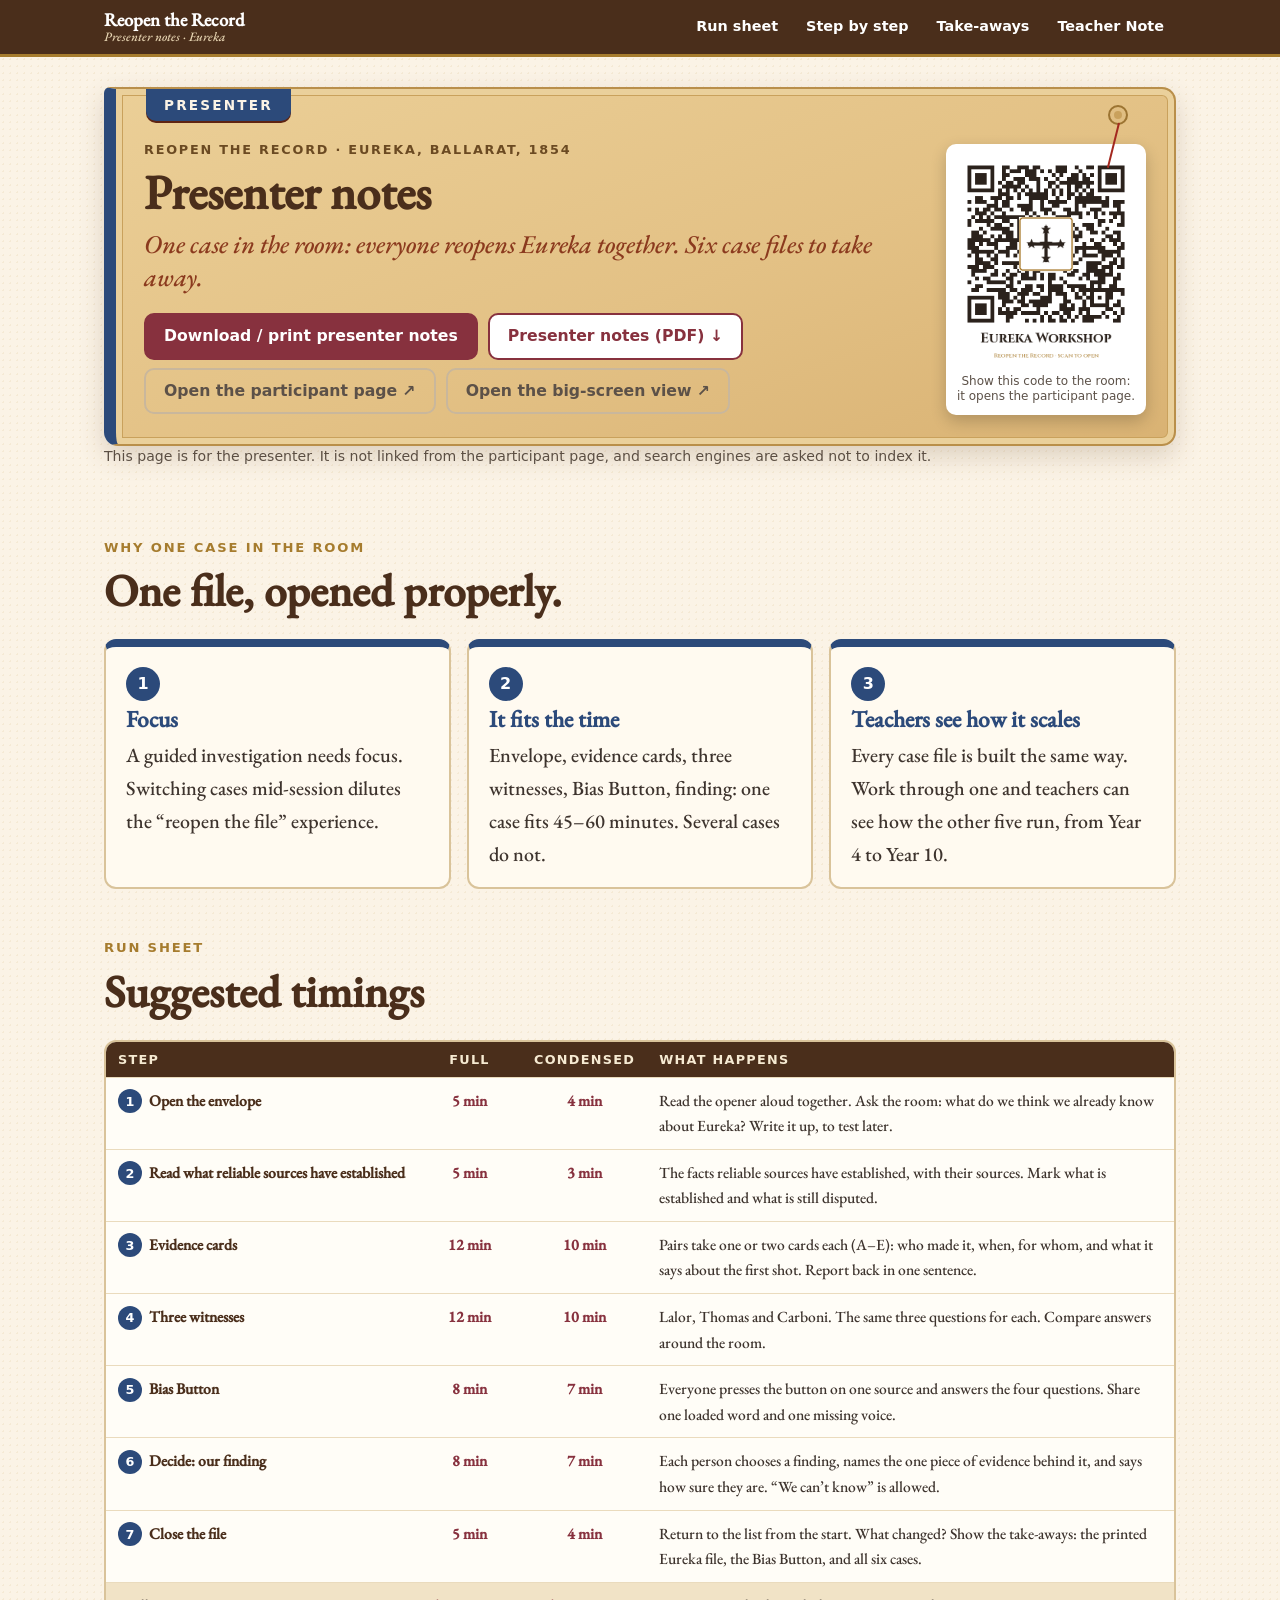
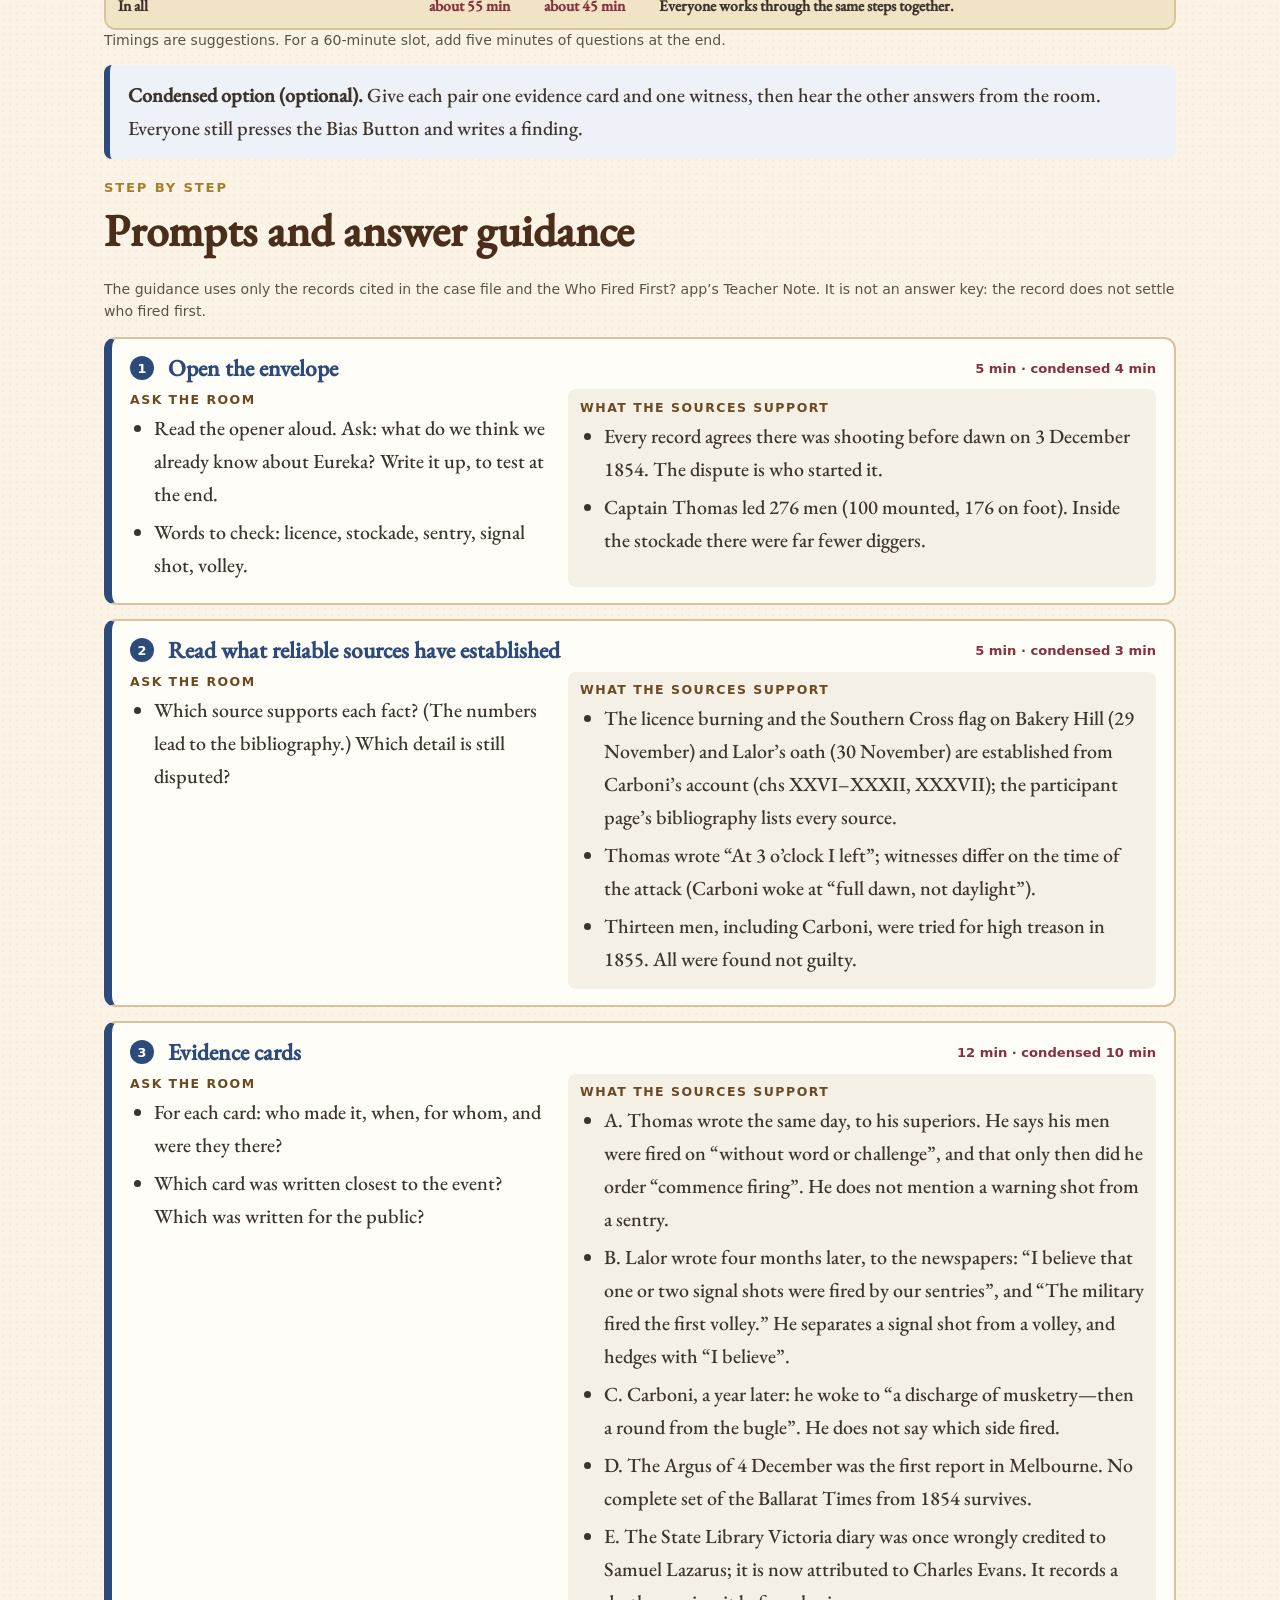
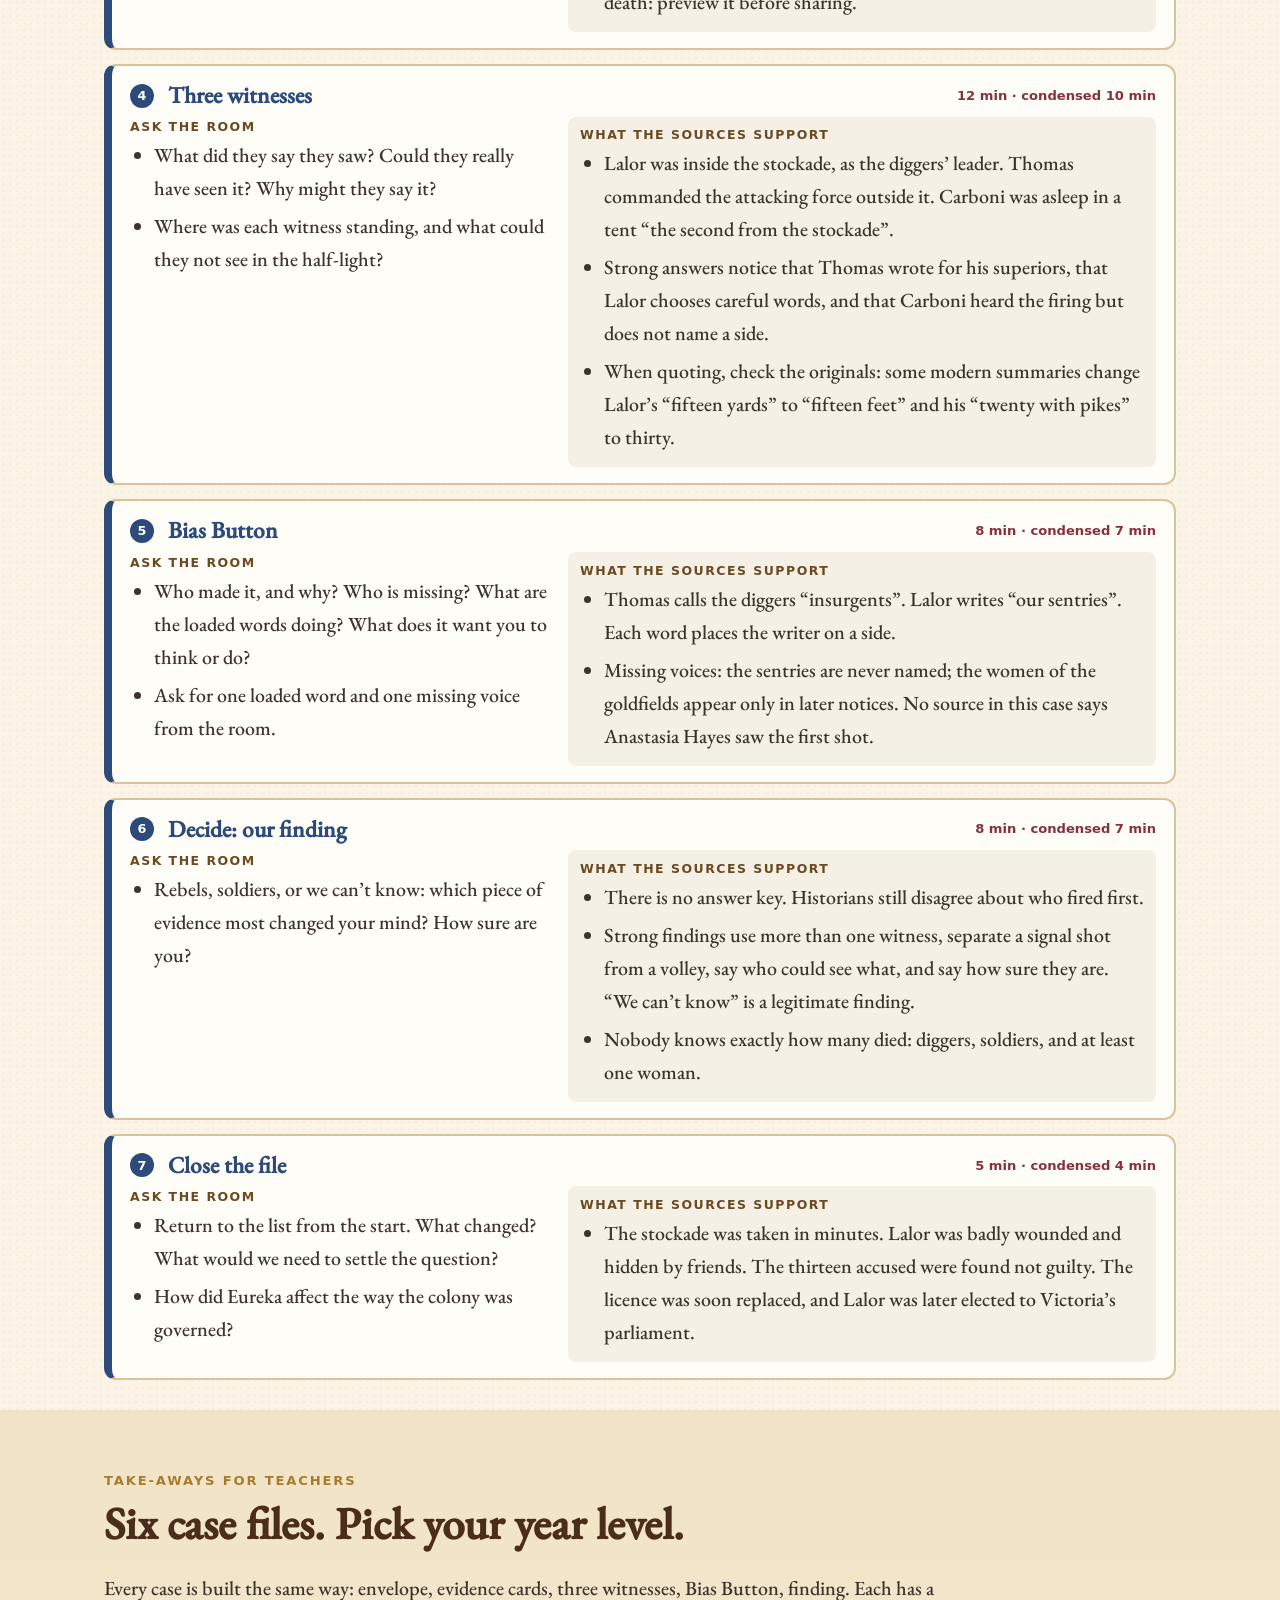
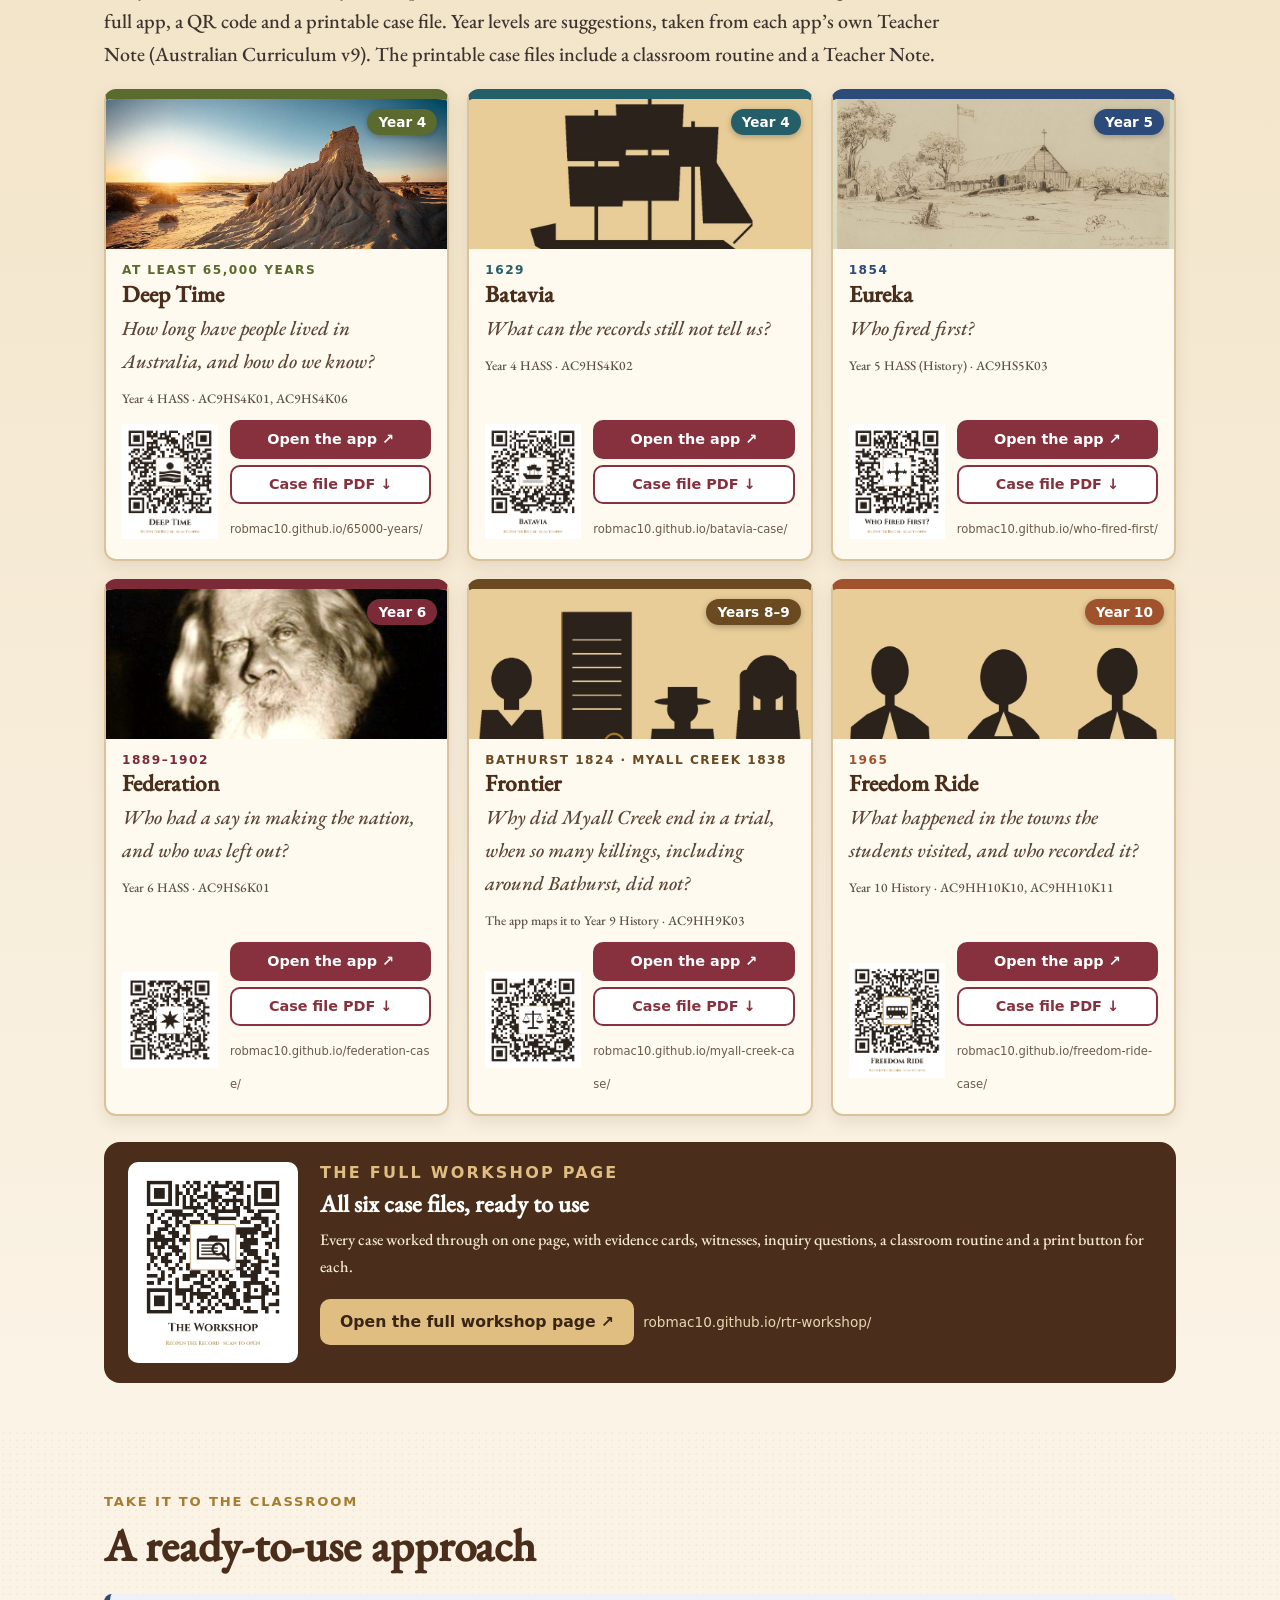
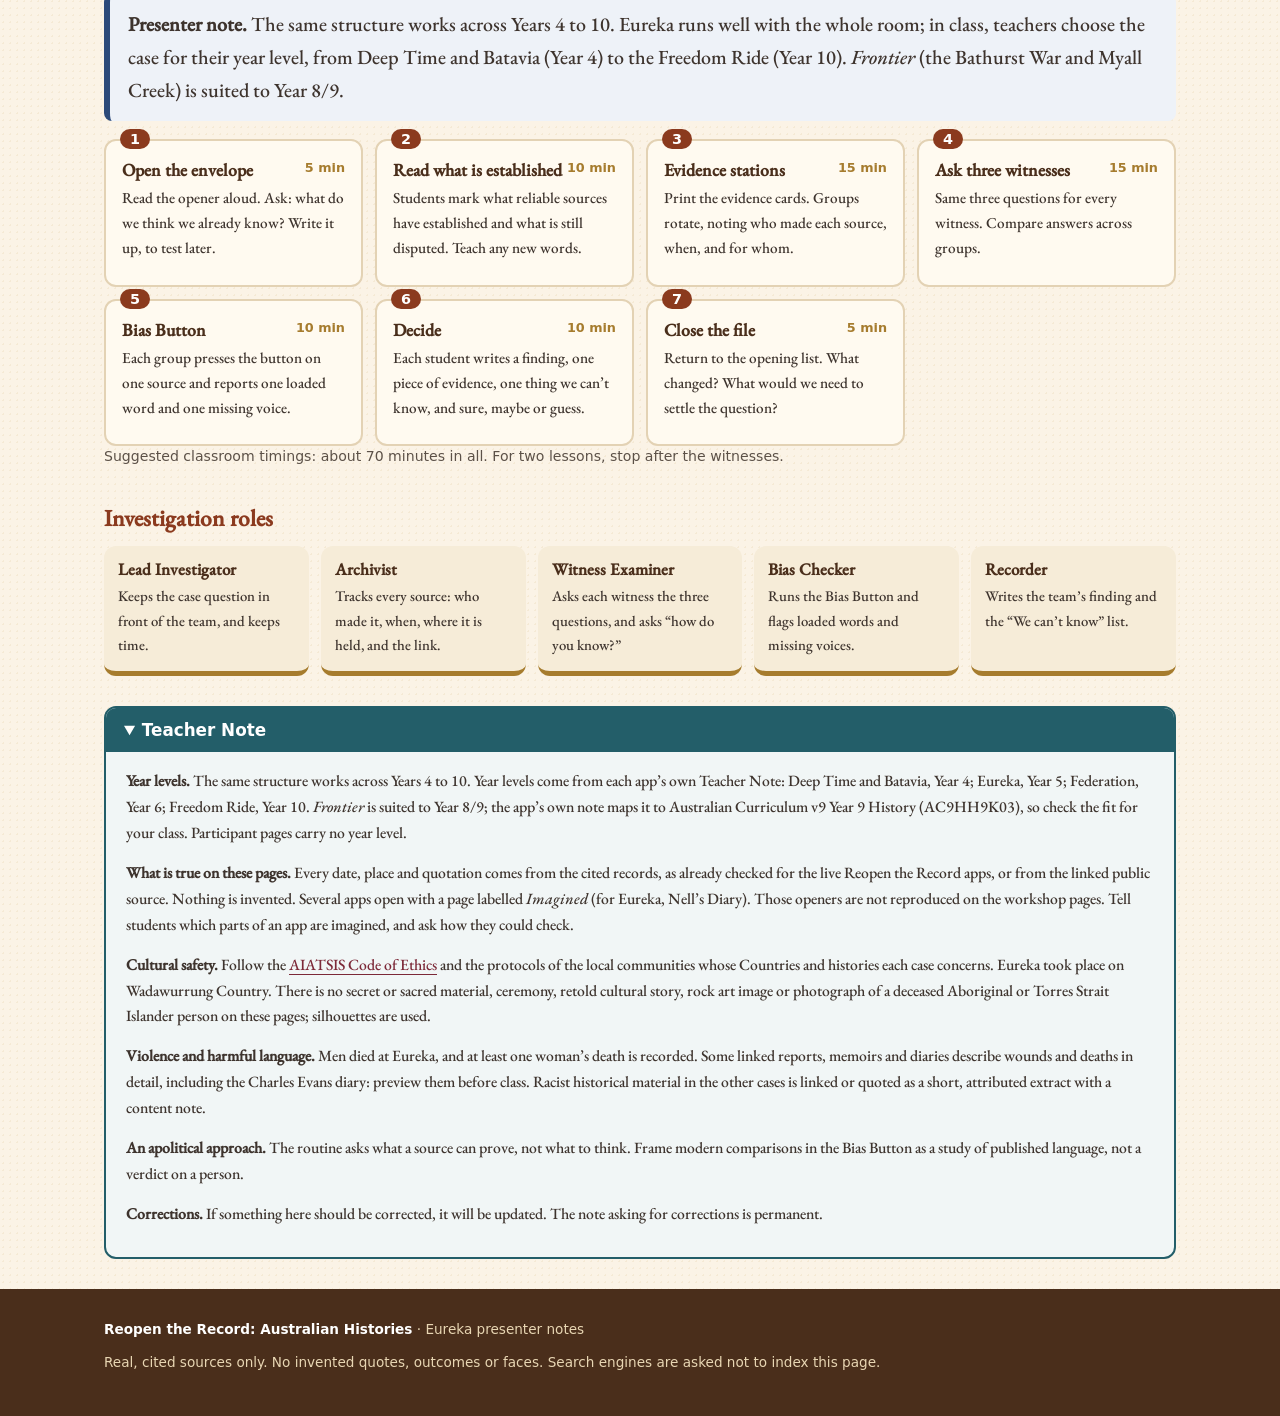
==== commit 1c739d50: "Big-screen view (/screen/): 19 projector slides from the participant page; link from presenter page" ====
--- a/presenter/index.html
+++ b/presenter/index.html
@@ -8,9 +8,9 @@
 <title>Presenter notes · Reopen the Record · Eureka</title>
 <script>document.documentElement.classList.add("js")</script>
 <link rel="icon" href="../assets/favicon.svg" type="image/svg+xml">
-<link rel="stylesheet" href="../assets/image-fit.css?v=20261123e7">
-<link rel="stylesheet" href="../assets/style.css?v=20261123e7">
-<link rel="stylesheet" href="../assets/eureka.css?v=20261123e7">
+<link rel="stylesheet" href="../assets/image-fit.css?v=20261123m5">
+<link rel="stylesheet" href="../assets/style.css?v=20261123m5">
+<link rel="stylesheet" href="../assets/eureka.css?v=20261123m5">
 </head>
 <body class="presenter-page">
 <a class="skip" href="#main">Skip to the notes</a>
@@ -33,6 +33,7 @@
      <button type="button" class="btn btn-primary" id="print-presenter">Download / print presenter notes</button>
      <a class="btn" href="../assets/pdf/presenter-notes-eureka.pdf" download>Presenter notes (PDF) ↓</a>
      <a class="btn btn-quiet" href="../" target="_blank" rel="noopener">Open the participant page ↗</a>
+     <a class="btn btn-quiet" href="../screen/" target="_blank" rel="noopener">Open the big-screen view ↗</a>
     </div>
    </div>
    <figure class="qr p-qr"><button type="button" class="zoom-btn" aria-label="Enlarge QR code"><img src="../assets/qr/workshop-eureka-qr.png" alt="QR code that opens the participant page"></button><figcaption>Show this code to the room: it opens the participant page.</figcaption></figure>
@@ -195,7 +196,7 @@
  </div>
 </footer>
 <div class="lightbox" id="lightbox" hidden><button type="button" class="lb-close" aria-label="Close">×</button><img alt=""><p class="lb-cap"></p></div>
-<script src="../assets/app.js?v=20261123e7"></script>
+<script src="../assets/app.js?v=20261123m5"></script>
 <script>document.getElementById('print-presenter').addEventListener('click',function(){window.print();});</script>
 </body>
 </html>
--- a/assets/eureka.css
+++ b/assets/eureka.css
@@ -176,3 +176,40 @@
 .explore-panel[open] .dp-chev{transform:rotate(180deg)}
 .explore-panel[open] > summary{margin-bottom:18px}
 @media print{.explore-panel > summary{display:none}.explore-panel > .kits,.explore-panel > .kits-lead{display:grid}.explore-panel > .kits-lead{display:block}}
+
+/* participant hero: text and buttons only, so the briefing and decision point come before any picture */
+.hero-eureka .env-grid{grid-template-columns:1fr}
+.hero-eureka .stamp{right:24px}
+@media (max-width:700px){.hero-eureka .hero-qr{display:none}.hero-eureka{min-height:auto}}
+
+/* envelope contents (evidence-tag inventory) */
+.env-inv{max-width:900px;margin:6px 0 20px;background:#f6e8cc;border:2px solid #c9a96a;border-radius:6px 14px 14px 14px;padding:18px 20px 12px;position:relative;box-shadow:0 6px 16px #5a3a1a1c}
+.inv-head{margin:0 0 10px;font-weight:700;color:#4a2e1b}
+.inv-tag{display:inline-block;font:700 .75rem system-ui,sans-serif;letter-spacing:.14em;text-transform:uppercase;background:#4a2e1b;color:#f6ead2;padding:5px 10px;border-radius:4px;margin-right:8px}
+.inv-list{list-style:none;margin:0;padding:0;display:grid;gap:8px}
+.inv-list li{display:flex;gap:12px;align-items:flex-start;background:#fffdf7;border:1px dashed #b98f4a;border-radius:8px;padding:9px 12px;position:relative}
+.inv-list li::before{content:"";position:absolute;left:-7px;top:50%;width:12px;height:12px;border-radius:50%;background:#e0be82;border:2px solid #9c7432;transform:translateY(-50%)}
+.inv-n{flex:none;display:grid;place-items:center;width:28px;height:28px;border-radius:50%;background:#2c4a7a;color:#fff;font:700 .85rem system-ui,sans-serif}
+.inv-list a:not(.btn){font-weight:700;color:#7c2938}
+.inv-note{color:#5c5148;font-size:.92rem}
+.inv-nell{background:#fffaf0!important;border-style:solid!important;border-color:#a3281f!important}
+.imag{display:inline-block;border:1px dashed #6b5a4a;border-radius:999px;padding:0 8px;font:700 .7rem system-ui,sans-serif;letter-spacing:.1em;text-transform:uppercase;color:#4a3426;background:#faf3e3;vertical-align:middle}
+.inv-links{display:flex;flex-wrap:wrap;gap:6px;margin-top:8px}
+.inv-links .btn{margin:0;padding:9px 14px;font-size:.92rem}
+@media print{.env-inv{box-shadow:none;break-inside:avoid}.inv-links .btn{display:inline-block!important;border:0;padding:0 4mm 0 0;color:#000}.inv-links a::after{content:" " attr(href);font-size:7.5pt;font-weight:400}}
+.env-inv .inv-links .btn-primary{background:#87313e;border-color:#87313e;color:#fff}
+/* case file card sits between Choice A and Choice B */
+.dp-choices{grid-template-columns:1fr!important;gap:30px}
+.dp-casefile{margin:4px 0 0}
+.dp-casefile .folder h2{font-size:clamp(2rem,4.4vw,2.8rem)}
+.dp-casefile .folder-grid{grid-template-columns:1fr 220px}
+.dp-card{min-height:0}
+.print-only-head{display:none}
+@media (max-width:760px){.dp-casefile .folder-grid{grid-template-columns:1fr}}
+@media print{.print-only-head{display:block}}
+@media (min-width:761px){.dp-casefile .folder .stamp{right:auto;left:auto;top:auto;bottom:18px;right:262px}}
+
+/* series cover at the top of the Explore panel */
+.explore-cover{margin:18px auto 6px;max-width:420px;background:#fffaf0;padding:8px;border-radius:6px;box-shadow:0 6px 14px #0003}
+.explore-cover img{width:100%;height:auto;max-height:80vh;object-fit:contain;display:block}
+@media print{.explore-cover{max-width:70mm;box-shadow:none;break-inside:avoid}.explore-cover img{max-height:100mm}}
